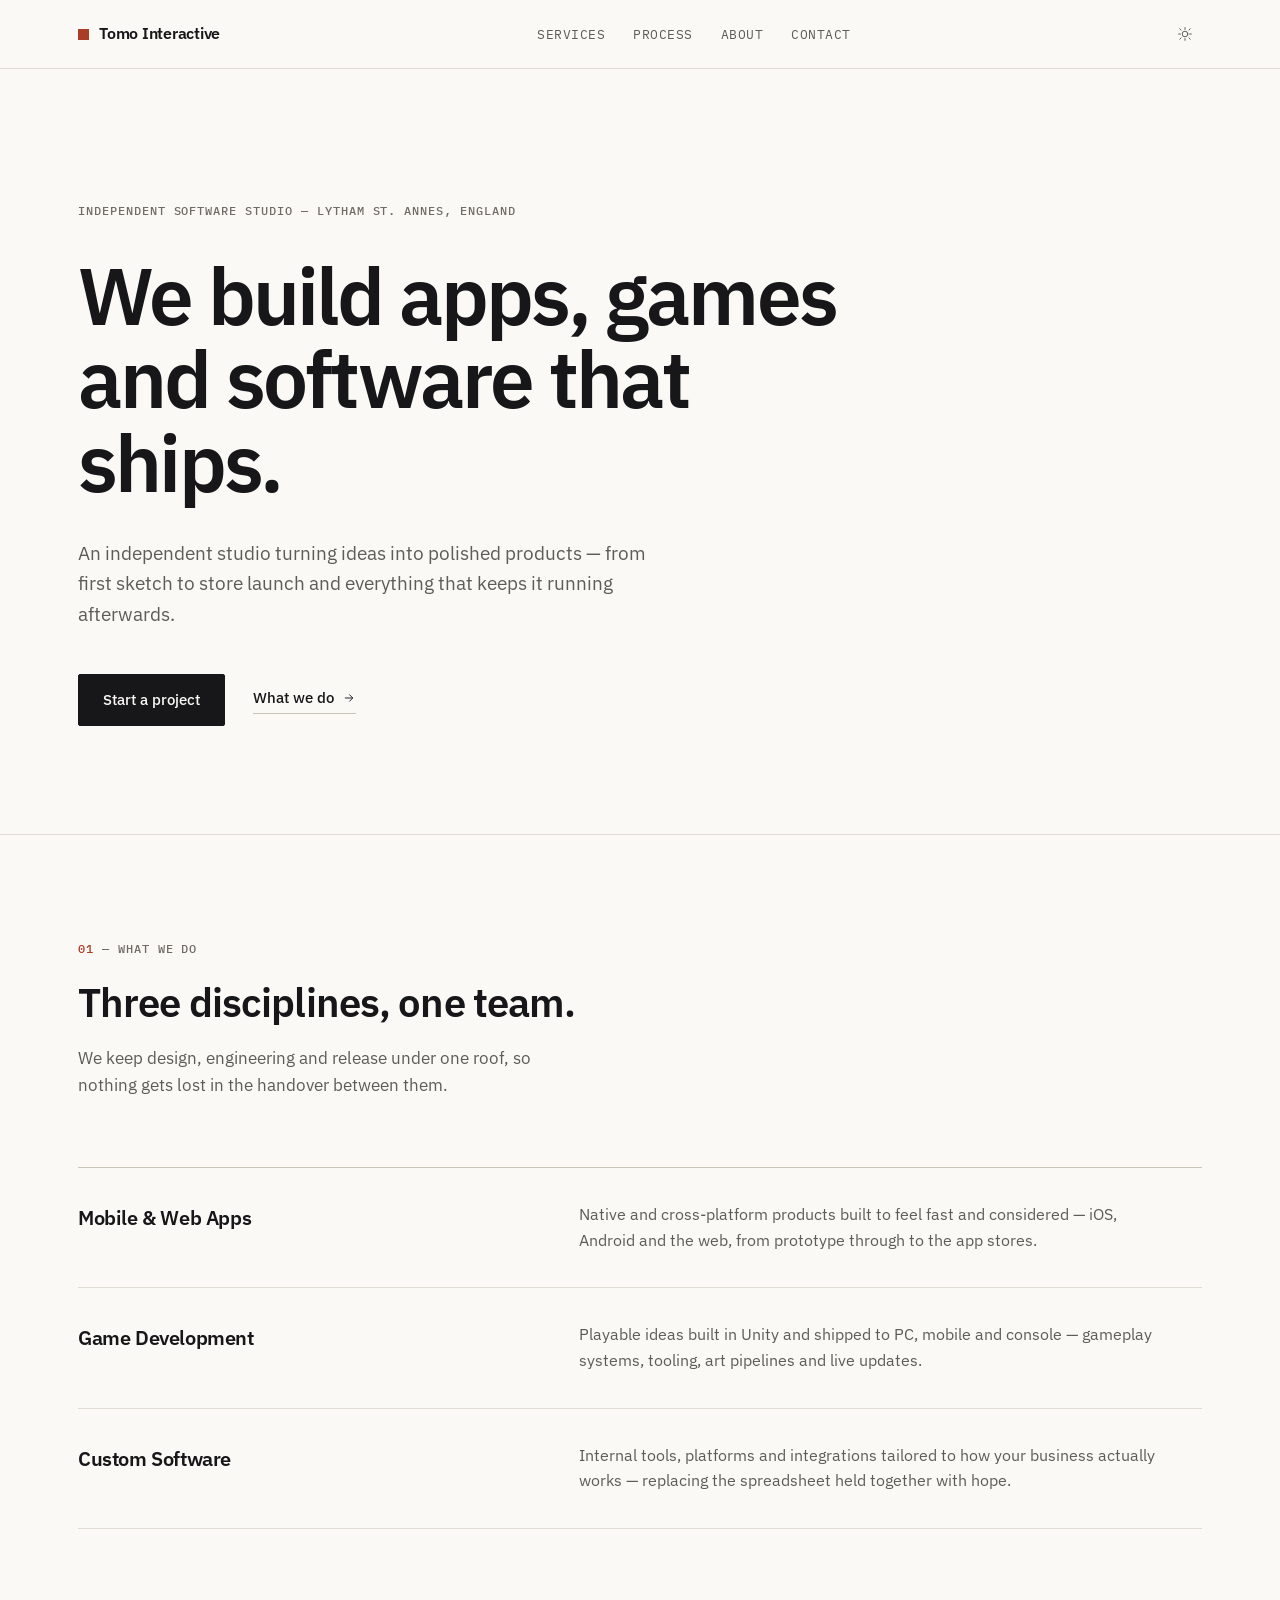
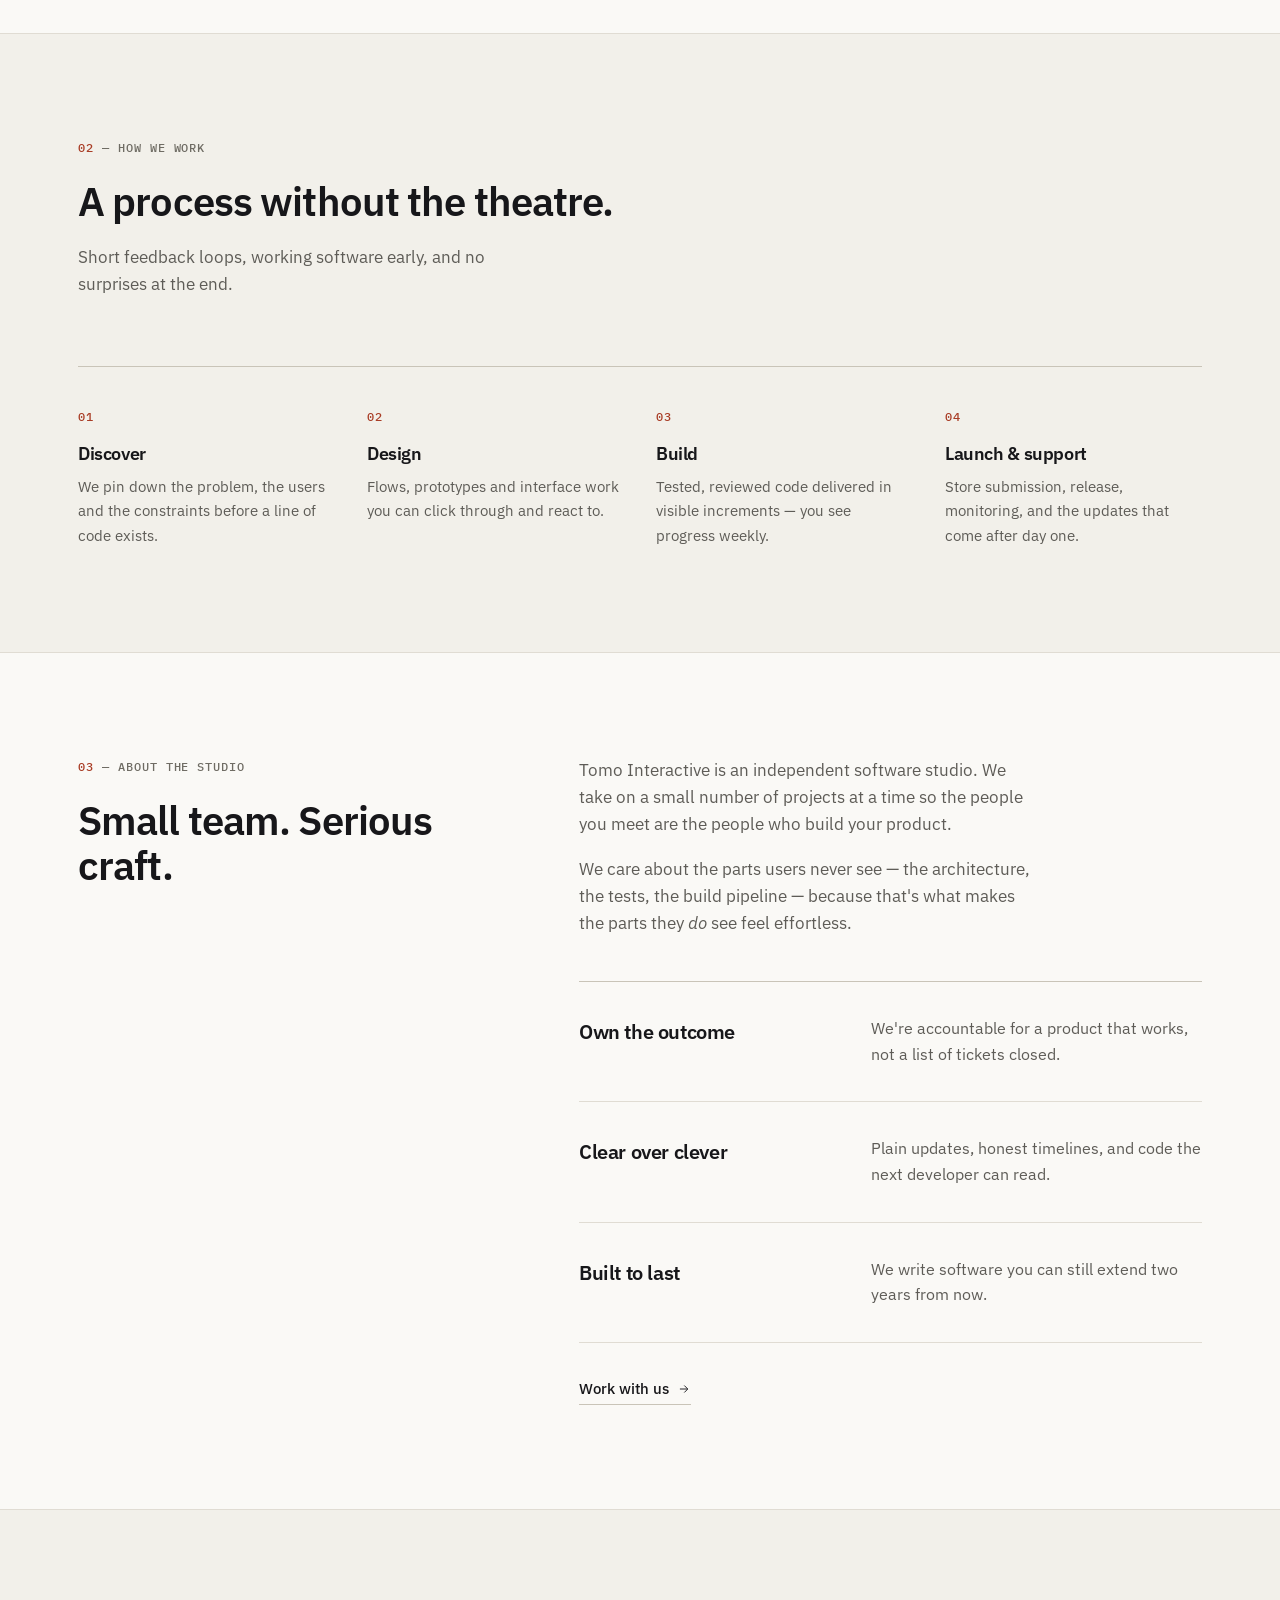
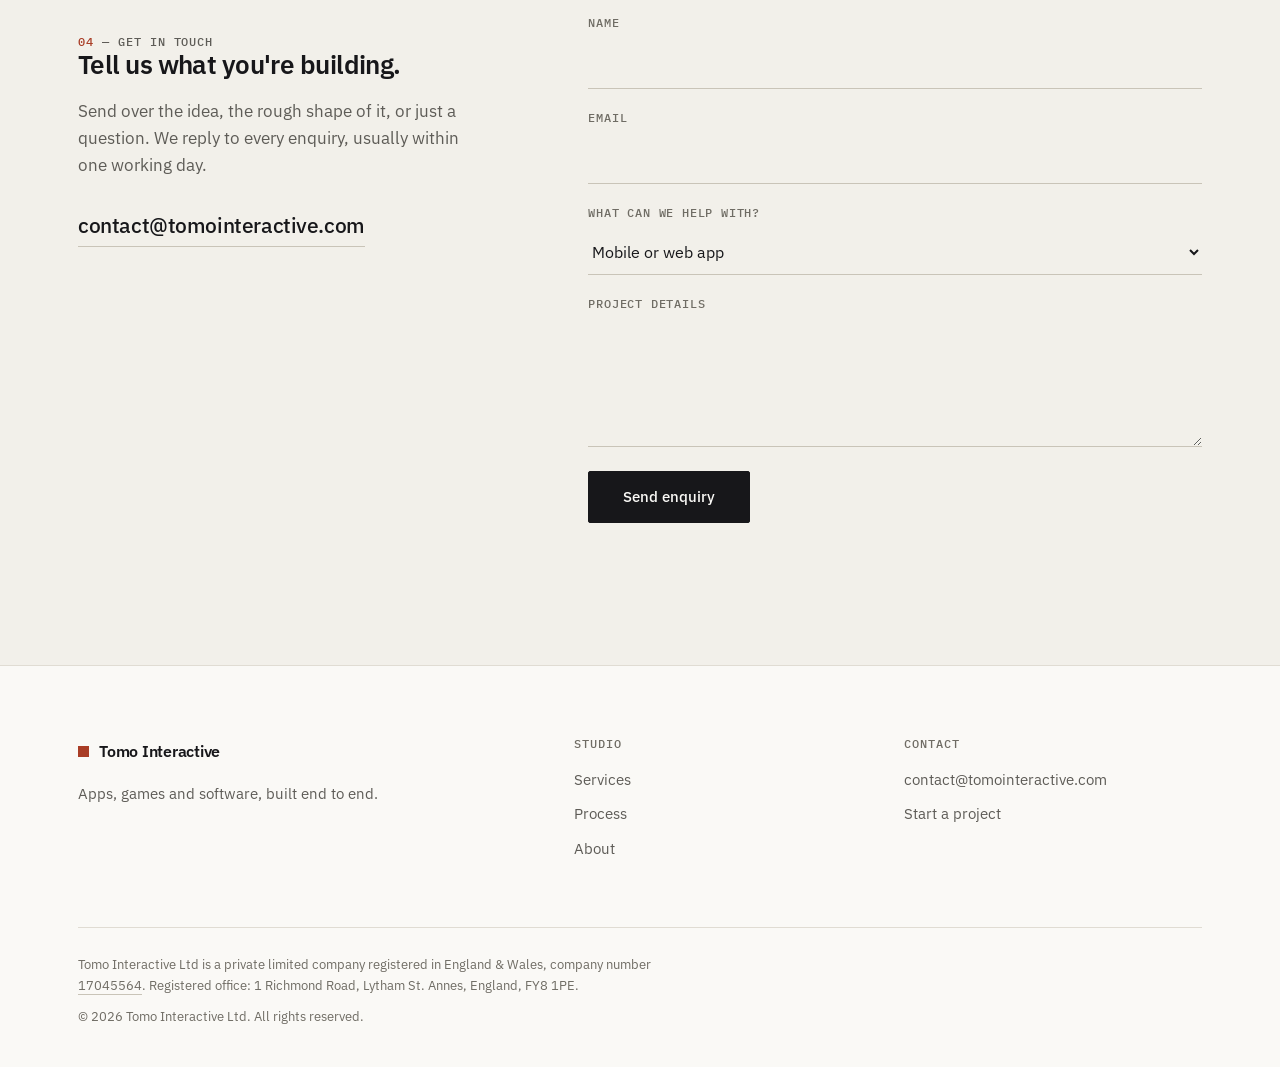
==== index.html @ 14becb0c "Redesign: editorial paper-and-ink treatment, IBM Plex, hairline rules" ====
<!DOCTYPE html>
<html lang="en">
<head>
<meta charset="utf-8">
<meta name="viewport" content="width=device-width, initial-scale=1">
<title>Tomo Interactive — Apps, Games &amp; Software Development</title>
<meta name="description" content="Tomo Interactive Ltd is a software studio building mobile apps, games and custom software. Design-led engineering, shipped end to end.">
<meta name="theme-color" content="#faf9f6">
<link rel="canonical" href="https://tomointeractive.com/">

<!-- Open Graph / social -->
<meta property="og:type" content="website">
<meta property="og:url" content="https://tomointeractive.com/">
<meta property="og:title" content="Tomo Interactive — Apps, Games &amp; Software Development">
<meta property="og:description" content="A software studio building mobile apps, games and custom software. Design-led engineering, shipped end to end.">
<meta property="og:image" content="https://tomointeractive.com/assets/og-image.png">
<meta property="og:site_name" content="Tomo Interactive">
<meta name="twitter:card" content="summary_large_image">
<meta name="twitter:title" content="Tomo Interactive — Apps, Games &amp; Software Development">
<meta name="twitter:description" content="A software studio building mobile apps, games and custom software.">
<meta name="twitter:image" content="https://tomointeractive.com/assets/og-image.png">

<link rel="icon" href="assets/favicon.svg" type="image/svg+xml">
<link rel="apple-touch-icon" href="assets/apple-touch-icon.png">

<link rel="preconnect" href="https://fonts.googleapis.com">
<link rel="preconnect" href="https://fonts.gstatic.com" crossorigin>
<link href="https://fonts.googleapis.com/css2?family=IBM+Plex+Mono:wght@400;500&family=IBM+Plex+Sans:wght@400;500;600&display=swap" rel="stylesheet">
<link rel="stylesheet" href="styles.css">

<script type="application/ld+json">
{
  "@context": "https://schema.org",
  "@type": "Organization",
  "name": "Tomo Interactive LTD",
  "alternateName": "Tomo Interactive",
  "url": "https://tomointeractive.com",
  "logo": "https://tomointeractive.com/assets/favicon.svg",
  "description": "Software studio building mobile apps, games and custom software.",
  "email": "contact@tomointeractive.com",
  "legalName": "TOMO INTERACTIVE LTD",
  "identifier": {
    "@type": "PropertyValue",
    "name": "Companies House registration number",
    "value": "17045564"
  },
  "address": {
    "@type": "PostalAddress",
    "streetAddress": "1 Richmond Road",
    "addressLocality": "Lytham St. Annes",
    "postalCode": "FY8 1PE",
    "addressCountry": "GB"
  }
}
</script>
<!-- Apply the stored theme before first paint to avoid a flash. -->
<script>
(function(){try{var t=localStorage.getItem('ti-theme');if(t)document.documentElement.setAttribute('data-theme',t);}catch(e){}})();
</script>
</head>
<body id="top">

<a class="skip-link" href="#main">Skip to content</a>

<header class="masthead">
  <div class="wrap">
    <a class="wordmark" href="#top" aria-label="Tomo Interactive home">
      <span class="mark" aria-hidden="true"></span>Tomo Interactive
    </a>

    <nav class="nav" id="nav" aria-label="Main">
      <a href="#services">Services</a>
      <a href="#process">Process</a>
      <a href="#about">About</a>
      <a href="#contact">Contact</a>
    </nav>

    <div class="actions">
      <button class="icon-btn" id="themeToggle" type="button" aria-label="Switch colour theme">
        <svg class="icon-sun" viewBox="0 0 24 24" aria-hidden="true"><circle cx="12" cy="12" r="4.2"/><path d="M12 2.5v2.6M12 18.9v2.6M4.2 4.2l1.9 1.9M17.9 17.9l1.9 1.9M2.5 12h2.6M18.9 12h2.6M4.2 19.8l1.9-1.9M17.9 6.1l1.9-1.9"/></svg>
        <svg class="icon-moon" viewBox="0 0 24 24" aria-hidden="true"><path d="M20 14.2A8.2 8.2 0 019.8 4a8.4 8.4 0 102 10.2 8.2 8.2 0 018.2 0z"/></svg>
      </button>
      <button class="icon-btn menu-btn" id="menuBtn" type="button" aria-label="Open menu" aria-expanded="false" aria-controls="nav">
        <span class="bar"></span><span class="bar"></span>
      </button>
    </div>
  </div>
</header>

<main id="main">

  <!-- ── Hero ─────────────────────────────────────────────── -->
  <section class="hero">
    <div class="wrap">
      <p class="label">Independent software studio — Lytham St. Annes, England</p>
      <h1>We build apps, games and software that ships.</h1>
      <p class="lede">
        An independent studio turning ideas into polished products — from first sketch
        to store launch and everything that keeps it running afterwards.
      </p>
      <div class="hero-actions">
        <a class="btn" href="#contact">Start a project</a>
        <a class="link-arrow" href="#services">
          What we do
          <svg viewBox="0 0 24 24" aria-hidden="true"><path d="M5 12h13M12.5 6l6 6-6 6"/></svg>
        </a>
      </div>
    </div>
  </section>

  <!-- ── Services ─────────────────────────────────────────── -->
  <section class="band" id="services">
    <div class="wrap">
      <div class="band-head">
        <p class="label"><span class="num">01</span> — What we do</p>
        <h2>Three disciplines, one team.</h2>
        <p class="lede">
          We keep design, engineering and release under one roof, so nothing gets lost
          in the handover between them.
        </p>
      </div>

      <dl class="rows">
        <div class="row">
          <dt>Mobile &amp; Web Apps</dt>
          <dd>
            Native and cross-platform products built to feel fast and considered —
            iOS, Android and the web, from prototype through to the app stores.
          </dd>
        </div>
        <div class="row">
          <dt>Game Development</dt>
          <dd>
            Playable ideas built in Unity and shipped to PC, mobile and console —
            gameplay systems, tooling, art pipelines and live updates.
          </dd>
        </div>
        <div class="row">
          <dt>Custom Software</dt>
          <dd>
            Internal tools, platforms and integrations tailored to how your business
            actually works — replacing the spreadsheet held together with hope.
          </dd>
        </div>
      </dl>
    </div>
  </section>

  <!-- ── Process ──────────────────────────────────────────── -->
  <section class="band band-tone" id="process">
    <div class="wrap">
      <div class="band-head">
        <p class="label"><span class="num">02</span> — How we work</p>
        <h2>A process without the theatre.</h2>
        <p class="lede">
          Short feedback loops, working software early, and no surprises at the end.
        </p>
      </div>

      <ol class="steps">
        <li>
          <span class="n">01</span>
          <h3>Discover</h3>
          <p>We pin down the problem, the users and the constraints before a line of code exists.</p>
        </li>
        <li>
          <span class="n">02</span>
          <h3>Design</h3>
          <p>Flows, prototypes and interface work you can click through and react to.</p>
        </li>
        <li>
          <span class="n">03</span>
          <h3>Build</h3>
          <p>Tested, reviewed code delivered in visible increments — you see progress weekly.</p>
        </li>
        <li>
          <span class="n">04</span>
          <h3>Launch &amp; support</h3>
          <p>Store submission, release, monitoring, and the updates that come after day one.</p>
        </li>
      </ol>
    </div>
  </section>

  <!-- ── About ────────────────────────────────────────────── -->
  <section class="band" id="about">
    <div class="wrap about">
      <div class="band-head">
        <p class="label"><span class="num">03</span> — About the studio</p>
        <h2>Small team. Serious craft.</h2>
      </div>

      <div class="about-copy">
        <p class="lede">
          Tomo Interactive is an independent software studio. We take on a small number
          of projects at a time so the people you meet are the people who build your product.
        </p>
        <p class="lede">
          We care about the parts users never see — the architecture, the tests, the build
          pipeline — because that's what makes the parts they <em>do</em> see feel effortless.
        </p>

        <dl class="rows">
          <div class="row">
            <dt>Own the outcome</dt>
            <dd>We're accountable for a product that works, not a list of tickets closed.</dd>
          </div>
          <div class="row">
            <dt>Clear over clever</dt>
            <dd>Plain updates, honest timelines, and code the next developer can read.</dd>
          </div>
          <div class="row">
            <dt>Built to last</dt>
            <dd>We write software you can still extend two years from now.</dd>
          </div>
        </dl>

        <a class="link-arrow" href="#contact">
          Work with us
          <svg viewBox="0 0 24 24" aria-hidden="true"><path d="M5 12h13M12.5 6l6 6-6 6"/></svg>
        </a>
      </div>
    </div>
  </section>

  <!-- ── Contact ──────────────────────────────────────────── -->
  <section class="band band-tone" id="contact">
    <div class="wrap contact">
      <div class="contact-copy">
        <p class="label"><span class="num">04</span> — Get in touch</p>
        <h2>Tell us what you're building.</h2>
        <p>
          Send over the idea, the rough shape of it, or just a question. We reply to
          every enquiry, usually within one working day.
        </p>
        <a class="contact-email" href="mailto:contact@tomointeractive.com">contact@tomointeractive.com</a>
      </div>

      <!-- Posts nowhere until an endpoint is set — see README.md -->
      <form class="form" id="contactForm" novalidate>
        <div class="field">
          <label for="name">Name</label>
          <input type="text" id="name" name="name" autocomplete="name" required>
        </div>
        <div class="field">
          <label for="email">Email</label>
          <input type="email" id="email" name="email" autocomplete="email" required>
        </div>
        <div class="field">
          <label for="project">What can we help with?</label>
          <select id="project" name="project">
            <option>Mobile or web app</option>
            <option>Game development</option>
            <option>Custom software</option>
            <option>Something else</option>
          </select>
        </div>
        <div class="field">
          <label for="message">Project details</label>
          <textarea id="message" name="message" rows="4" required></textarea>
        </div>
        <button class="btn" type="submit">Send enquiry</button>
        <p class="form-note" id="formNote" role="status" aria-live="polite"></p>
      </form>
    </div>
  </section>

</main>

<footer class="site-footer">
  <div class="wrap">
    <div class="footer-top">
      <div>
        <a class="wordmark" href="#top" aria-label="Tomo Interactive home">
          <span class="mark" aria-hidden="true"></span>Tomo Interactive
        </a>
        <p class="footer-tagline">Apps, games and software, built end to end.</p>
      </div>

      <nav class="footer-nav" aria-label="Footer">
        <div>
          <h3>Studio</h3>
          <a href="#services">Services</a>
          <a href="#process">Process</a>
          <a href="#about">About</a>
        </div>
        <div>
          <h3>Contact</h3>
          <a href="mailto:contact@tomointeractive.com">contact@tomointeractive.com</a>
          <a href="#contact">Start a project</a>
        </div>
      </nav>
    </div>

    <div class="footer-legal">
      <p class="disclosure">
        Tomo Interactive Ltd is a private limited company registered in England &amp; Wales,
        company number
        <a href="https://find-and-update.company-information.service.gov.uk/company/17045564"
           target="_blank" rel="noopener noreferrer">17045564</a>.
        Registered office: 1 Richmond Road, Lytham St. Annes, England, FY8 1PE.
      </p>
      <p>&copy; <span id="year">2026</span> Tomo Interactive Ltd. All rights reserved.</p>
    </div>
  </div>
</footer>

<script src="main.js"></script>
</body>
</html>
---- styles.css ----
/* ============================================================
   Tomo Interactive LTD — tomointeractive.com
   Editorial/Swiss-influenced: paper, ink, hairline rules.
   No gradients, no glass, no decorative blur.
   ============================================================ */

/* ---------- Tokens ---------- */
:root {
  --paper:   #faf9f6;   /* warm off-white, not pure white */
  --band:    #f2f0ea;   /* alternating section tone */
  --ink:     #17171a;
  --ink-2:   #5e5c57;   /* secondary text — 6.3:1 on paper */
  --ink-3:   #6f6c64;   /* labels, meta — 5.0:1, AA at small sizes */
  --rule:    #e0dcd3;   /* hairlines — the main structural device */
  --rule-2:  #c9c4b8;   /* emphasised hairline */
  --accent:  #a93d26;   /* single warm accent, used sparingly */
  --accent-hover: #86301d;

  --sans: 'IBM Plex Sans', -apple-system, BlinkMacSystemFont, 'Segoe UI', sans-serif;
  --mono: 'IBM Plex Mono', ui-monospace, SFMono-Regular, Menlo, monospace;

  --wrap: 1180px;
  --gutter: 28px;
  color-scheme: light;
}

:root[data-theme="dark"] {
  --paper:   #141310;
  --band:    #1b1a16;
  --ink:     #ece8e0;
  --ink-2:   #a29e94;
  --ink-3:   #948f85;   /* 5.8:1 on the dark paper — AA at small sizes */
  --rule:    #2b2924;
  --rule-2:  #423f38;
  --accent:  #e0714f;
  --accent-hover: #ef8460;
  color-scheme: dark;
}

/* ---------- Reset ---------- */
*, *::before, *::after { box-sizing: border-box; }
html { -webkit-text-size-adjust: 100%; }
body {
  margin: 0;
  background: var(--paper);
  color: var(--ink);
  font-family: var(--sans);
  font-size: 17px;
  line-height: 1.6;
  -webkit-font-smoothing: antialiased;
  text-rendering: optimizeLegibility;
}
img, svg { max-width: 100%; display: block; }
a { color: inherit; text-decoration: none; }
p { margin: 0; }
ul, ol, dl, dd { margin: 0; padding: 0; list-style: none; }
h1, h2, h3, h4 { margin: 0; font-weight: 600; letter-spacing: -0.022em; line-height: 1.12; }
button, input, select, textarea { font: inherit; color: inherit; }

.wrap { width: 100%; max-width: var(--wrap); margin: 0 auto; padding: 0 var(--gutter); }

::selection { background: var(--accent); color: var(--paper); }

:focus-visible { outline: 2px solid var(--accent); outline-offset: 3px; }

.skip-link {
  position: absolute; left: -9999px; top: 10px; z-index: 200;
  background: var(--ink); color: var(--paper); padding: 10px 16px;
}
.skip-link:focus { left: var(--gutter); }

/* ---------- Shared type ---------- */

/* Small mono label — carries the technical character of the site. */
.label {
  font-family: var(--mono);
  font-size: 12px;
  font-weight: 500;
  letter-spacing: 0.08em;
  text-transform: uppercase;
  color: var(--ink-3);
}
.label .num { color: var(--accent); }

.lede { color: var(--ink-2); font-size: 1.06rem; max-width: 46ch; }

/* ---------- Buttons & links ---------- */
.btn {
  display: inline-flex; align-items: center; justify-content: center;
  padding: 13px 24px;
  background: var(--ink); color: var(--paper);
  border: 1px solid var(--ink); border-radius: 2px;
  font-size: 15px; font-weight: 500; cursor: pointer;
  transition: background .15s ease, border-color .15s ease;
}
.btn:hover { background: var(--accent); border-color: var(--accent); }
.btn-block { width: 100%; }

/* Understated secondary action — a rule, not a pill. */
.link-arrow {
  display: inline-flex; align-items: center; gap: 8px;
  font-size: 15px; font-weight: 500;
  padding-bottom: 3px;
  border-bottom: 1px solid var(--rule-2);
  transition: border-color .15s ease, color .15s ease;
}
.link-arrow:hover { color: var(--accent); border-bottom-color: var(--accent); }
.link-arrow svg { width: 14px; height: 14px; stroke: currentColor; stroke-width: 1.6; fill: none; }

/* ---------- Masthead ---------- */
.masthead {
  position: sticky; top: 0; z-index: 100;
  background: var(--paper);
  border-bottom: 1px solid var(--rule);
}
.masthead .wrap {
  display: flex; align-items: center; justify-content: space-between;
  gap: 24px; height: 68px;
}
.wordmark {
  display: inline-flex; align-items: center; gap: 10px;
  font-size: 16px; font-weight: 600; letter-spacing: -0.015em;
}
/* Flat accent square — no gradient, no rounded-app-icon look. */
.wordmark .mark { width: 11px; height: 11px; background: var(--accent); flex: none; }

.nav { display: flex; align-items: center; gap: 28px; }
.nav a {
  font-family: var(--mono); font-size: 12.5px; font-weight: 400;
  letter-spacing: 0.04em; text-transform: uppercase; color: var(--ink-2);
  transition: color .15s ease;
}
.nav a:hover { color: var(--accent); }

.actions { display: flex; align-items: center; gap: 6px; }
.icon-btn {
  width: 34px; height: 34px; display: grid; place-items: center;
  background: none; border: 1px solid transparent; border-radius: 2px;
  cursor: pointer; color: var(--ink-2);
  transition: color .15s ease, border-color .15s ease;
}
.icon-btn:hover { color: var(--ink); border-color: var(--rule); }
.icon-btn svg { width: 16px; height: 16px; fill: none; stroke: currentColor; stroke-width: 1.5; stroke-linecap: round; stroke-linejoin: round; }
.icon-moon { display: none; }
:root[data-theme="dark"] .icon-sun { display: none; }
:root[data-theme="dark"] .icon-moon { display: block; }

.menu-btn { display: none; }
.menu-btn .bar { display: block; width: 16px; height: 1.5px; background: currentColor; }
.menu-btn .bar + .bar { margin-top: 4px; }

/* ---------- Hero ---------- */
.hero { padding: 132px 0 108px; border-bottom: 1px solid var(--rule); }
.hero .label { display: block; margin-bottom: 34px; }
.hero h1 {
  font-size: clamp(2.7rem, 6.6vw, 5rem);
  letter-spacing: -0.035em;
  line-height: 1.04;
  max-width: 16ch;
  margin-bottom: 34px;
}
.hero .lede { font-size: clamp(1.05rem, 1.7vw, 1.2rem); max-width: 52ch; }
.hero-actions { display: flex; align-items: center; gap: 28px; flex-wrap: wrap; margin-top: 44px; }

/* ---------- Section shell ---------- */
.band { padding: 104px 0; border-bottom: 1px solid var(--rule); }
.band-tone { background: var(--band); }

.band-head { max-width: 62ch; margin-bottom: 68px; }
.band-head .label { display: block; margin-bottom: 22px; }
.band-head h2 { font-size: clamp(1.75rem, 3.4vw, 2.5rem); margin-bottom: 20px; }

/* ---------- Editorial rows (Services, Values) ----------
   Hairline-separated rows instead of floating cards: term on the
   left, description on the right. */
.rows { border-top: 1px solid var(--rule-2); }
.rows .row {
  display: grid;
  grid-template-columns: minmax(0, 5fr) minmax(0, 7fr);
  gap: 20px 56px;
  padding: 34px 0;
  border-bottom: 1px solid var(--rule);
}
.rows dt { font-size: 1.25rem; font-weight: 600; letter-spacing: -0.02em; }
.rows dd { color: var(--ink-2); font-size: 1rem; max-width: 58ch; }

/* ---------- Process ---------- */
.steps {
  display: grid; grid-template-columns: repeat(4, 1fr);
  gap: 40px 32px;
  border-top: 1px solid var(--rule-2);
  padding-top: 40px;
}
.steps .n {
  display: block; font-family: var(--mono); font-size: 12px; font-weight: 500;
  letter-spacing: 0.08em; color: var(--accent); margin-bottom: 18px;
}
.steps h3 { font-size: 1.1rem; margin-bottom: 10px; }
.steps p { color: var(--ink-2); font-size: .96rem; }

/* ---------- About ---------- */
.about { display: grid; grid-template-columns: minmax(0, 5fr) minmax(0, 7fr); gap: 56px; }
.about .band-head { margin-bottom: 0; }
.about-copy p + p { margin-top: 18px; }
.about-copy .rows { margin-top: 44px; }
.about-copy .link-arrow { margin-top: 34px; }

/* ---------- Contact ---------- */
.contact { display: grid; grid-template-columns: minmax(0, 5fr) minmax(0, 7fr); gap: 56px 72px; }
.contact-copy p { color: var(--ink-2); margin-top: 18px; max-width: 40ch; }
.contact-email {
  display: inline-block; margin-top: 30px;
  font-size: clamp(1.05rem, 2vw, 1.3rem); font-weight: 500; letter-spacing: -0.02em;
  padding-bottom: 4px; border-bottom: 1px solid var(--rule-2);
  transition: color .15s ease, border-color .15s ease;
}
.contact-email:hover { color: var(--accent); border-bottom-color: var(--accent); }

.form { display: grid; gap: 20px; }
.field { display: grid; gap: 8px; }
.field label {
  font-family: var(--mono); font-size: 11.5px; font-weight: 500;
  letter-spacing: 0.07em; text-transform: uppercase; color: var(--ink-3);
}
.field input, .field select, .field textarea {
  width: 100%; padding: 11px 0;
  background: none; border: none; border-bottom: 1px solid var(--rule-2);
  border-radius: 0; font-size: 16px; resize: vertical;
  transition: border-color .15s ease;
}
.field select { padding-left: 0; }
.field input:focus, .field select:focus, .field textarea:focus {
  outline: none; border-bottom-color: var(--accent);
}
.field input[aria-invalid="true"], .field textarea[aria-invalid="true"] { border-bottom-color: var(--accent); }
.form .btn { margin-top: 4px; justify-self: start; padding-inline: 34px; }
.form-note { font-family: var(--mono); font-size: 12px; color: var(--ink-3); min-height: 18px; }
.form-note.ok  { color: var(--ink-2); }
.form-note.err { color: var(--accent); }

/* ---------- Footer ---------- */
.site-footer { padding: 72px 0 40px; }
.footer-top {
  display: grid; grid-template-columns: minmax(0, 5fr) minmax(0, 7fr);
  gap: 48px; padding-bottom: 56px;
}
.footer-tagline { color: var(--ink-2); font-size: .96rem; margin-top: 16px; max-width: 34ch; }
.footer-nav { display: grid; grid-template-columns: repeat(2, 1fr); gap: 32px; }
.footer-nav h3 {
  font-family: var(--mono); font-size: 11.5px; font-weight: 500;
  letter-spacing: 0.08em; text-transform: uppercase; color: var(--ink-3);
  margin-bottom: 16px;
}
.footer-nav a {
  display: block; font-size: .96rem; color: var(--ink-2); margin-bottom: 10px;
  transition: color .15s ease;
}
.footer-nav a:hover { color: var(--accent); }

.footer-legal {
  border-top: 1px solid var(--rule);
  padding-top: 26px;
  display: grid; gap: 10px;
  font-size: .82rem; color: var(--ink-3);
}
.footer-legal .disclosure { max-width: 74ch; line-height: 1.6; }
.footer-legal a { border-bottom: 1px solid var(--rule-2); transition: color .15s ease, border-color .15s ease; }
.footer-legal a:hover { color: var(--accent); border-bottom-color: var(--accent); }

/* ---------- 404 ---------- */
.notfound { min-height: 74vh; display: flex; align-items: center; }
.notfound .code {
  font-family: var(--mono); font-size: 12px; font-weight: 500;
  letter-spacing: 0.1em; text-transform: uppercase; color: var(--accent);
  margin-bottom: 22px;
}
.notfound h1 { font-size: clamp(1.9rem, 4.4vw, 3rem); margin-bottom: 18px; max-width: 18ch; }
.notfound p { color: var(--ink-2); max-width: 44ch; margin-bottom: 34px; }

/* ---------- Responsive ---------- */
@media (max-width: 900px) {
  .steps { grid-template-columns: repeat(2, 1fr); gap: 36px 32px; }
  .about, .contact { grid-template-columns: 1fr; gap: 40px; }
  .footer-top { grid-template-columns: 1fr; gap: 40px; }
}

@media (max-width: 700px) {
  :root { --gutter: 20px; }
  body { font-size: 16px; }
  .hero { padding: 76px 0 64px; }
  .hero .label { margin-bottom: 24px; }
  .band { padding: 68px 0; }
  .band-head { margin-bottom: 44px; }
  .rows .row { grid-template-columns: 1fr; gap: 10px; padding: 26px 0; }
  .steps { grid-template-columns: 1fr; gap: 30px; }
  .menu-btn { display: grid; }

  .nav {
    position: fixed; top: 68px; left: 0; right: 0;
    flex-direction: column; align-items: stretch; gap: 0;
    padding: 8px var(--gutter) 20px;
    background: var(--paper); border-bottom: 1px solid var(--rule);
    display: none;
  }
  .nav.open { display: flex; }
  .nav a { padding: 14px 0; font-size: 13px; border-bottom: 1px solid var(--rule); }
  .nav a:last-child { border-bottom: none; }
}

@media (prefers-reduced-motion: reduce) {
  *, *::before, *::after { transition-duration: .01ms !important; animation-duration: .01ms !important; }
}
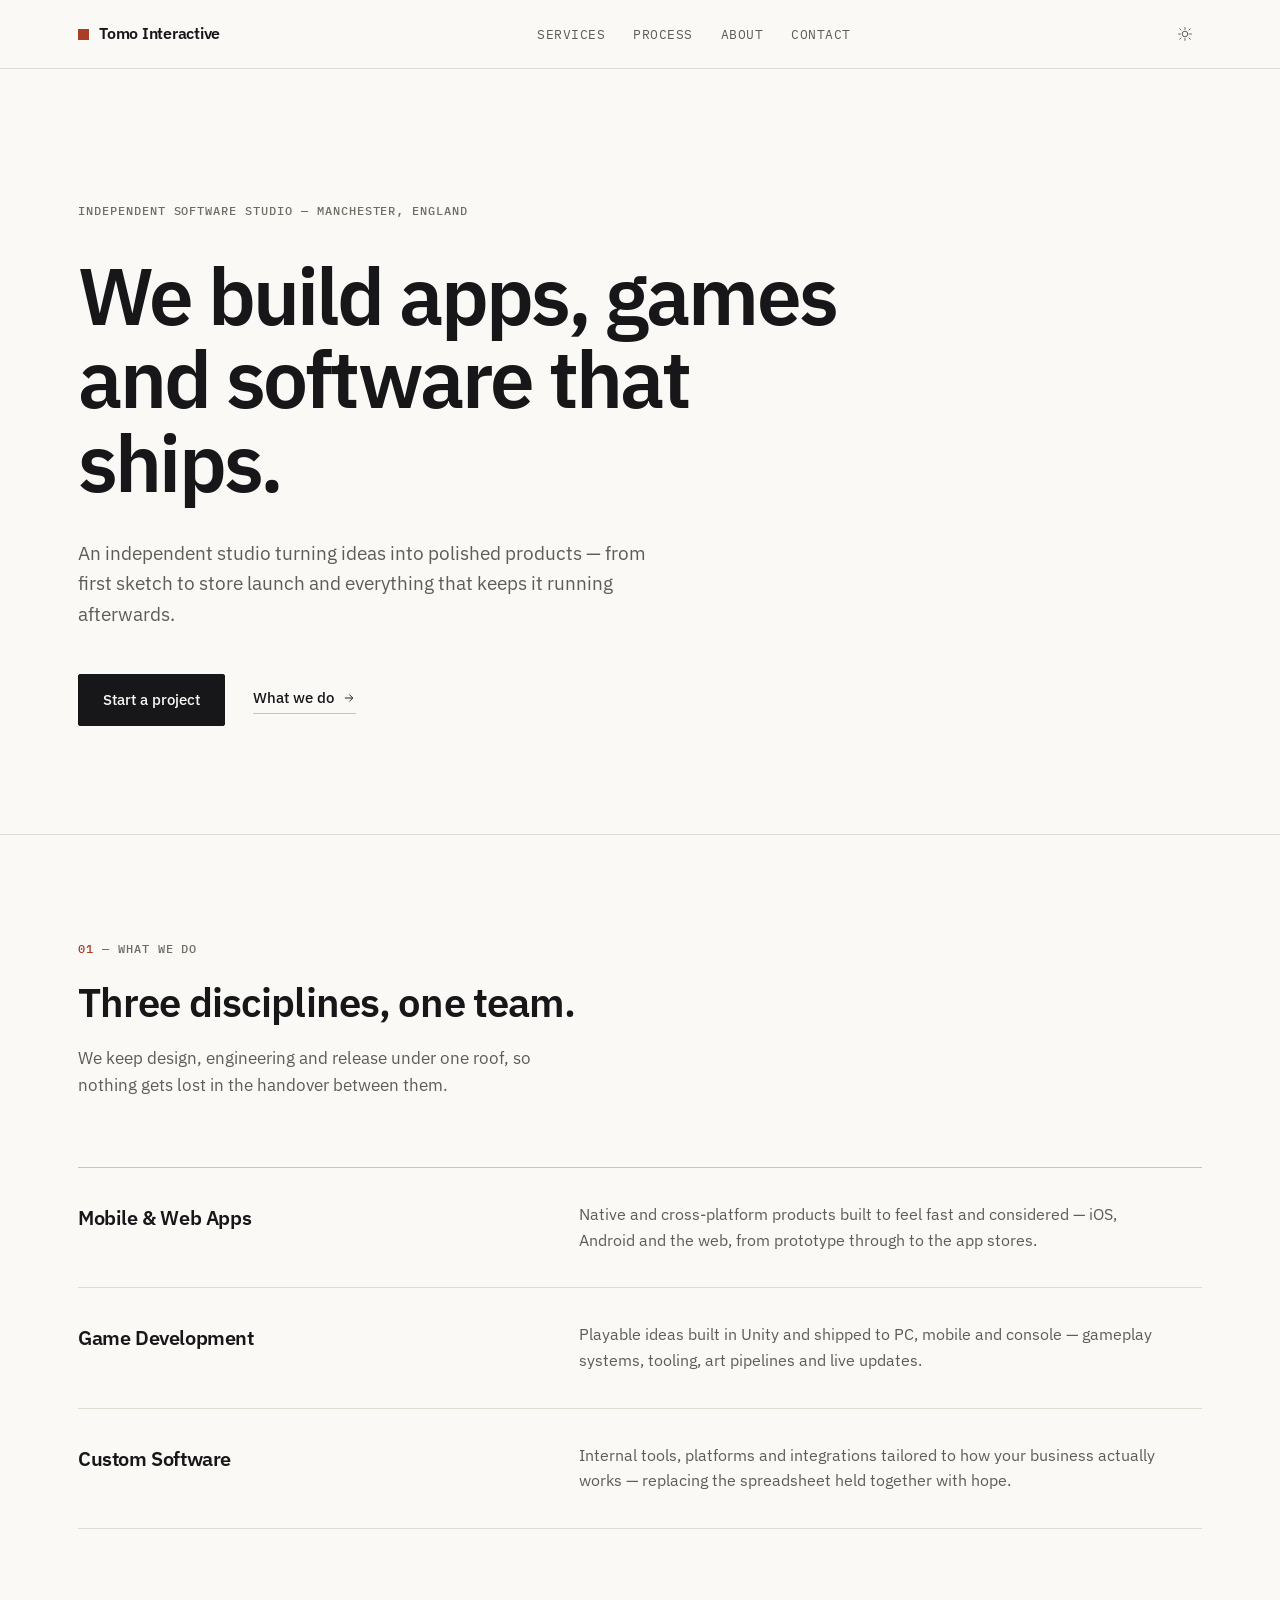
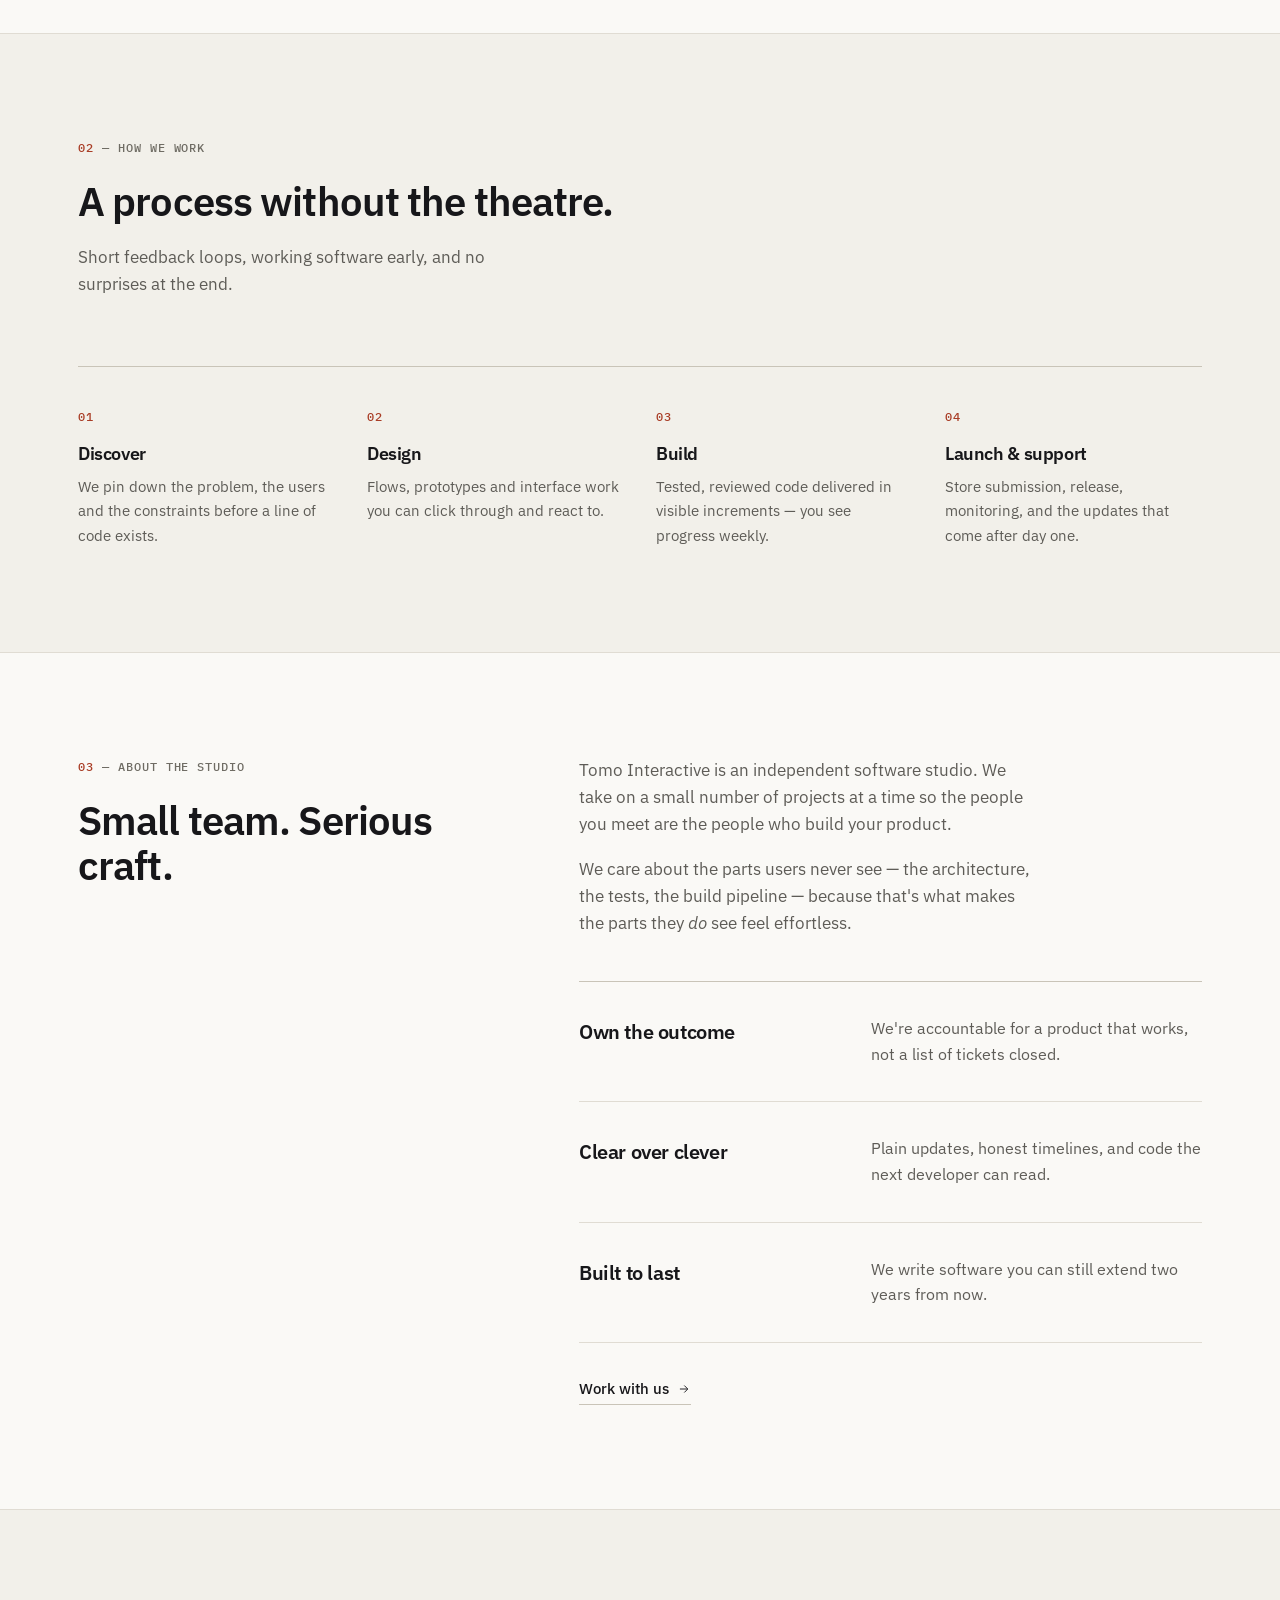
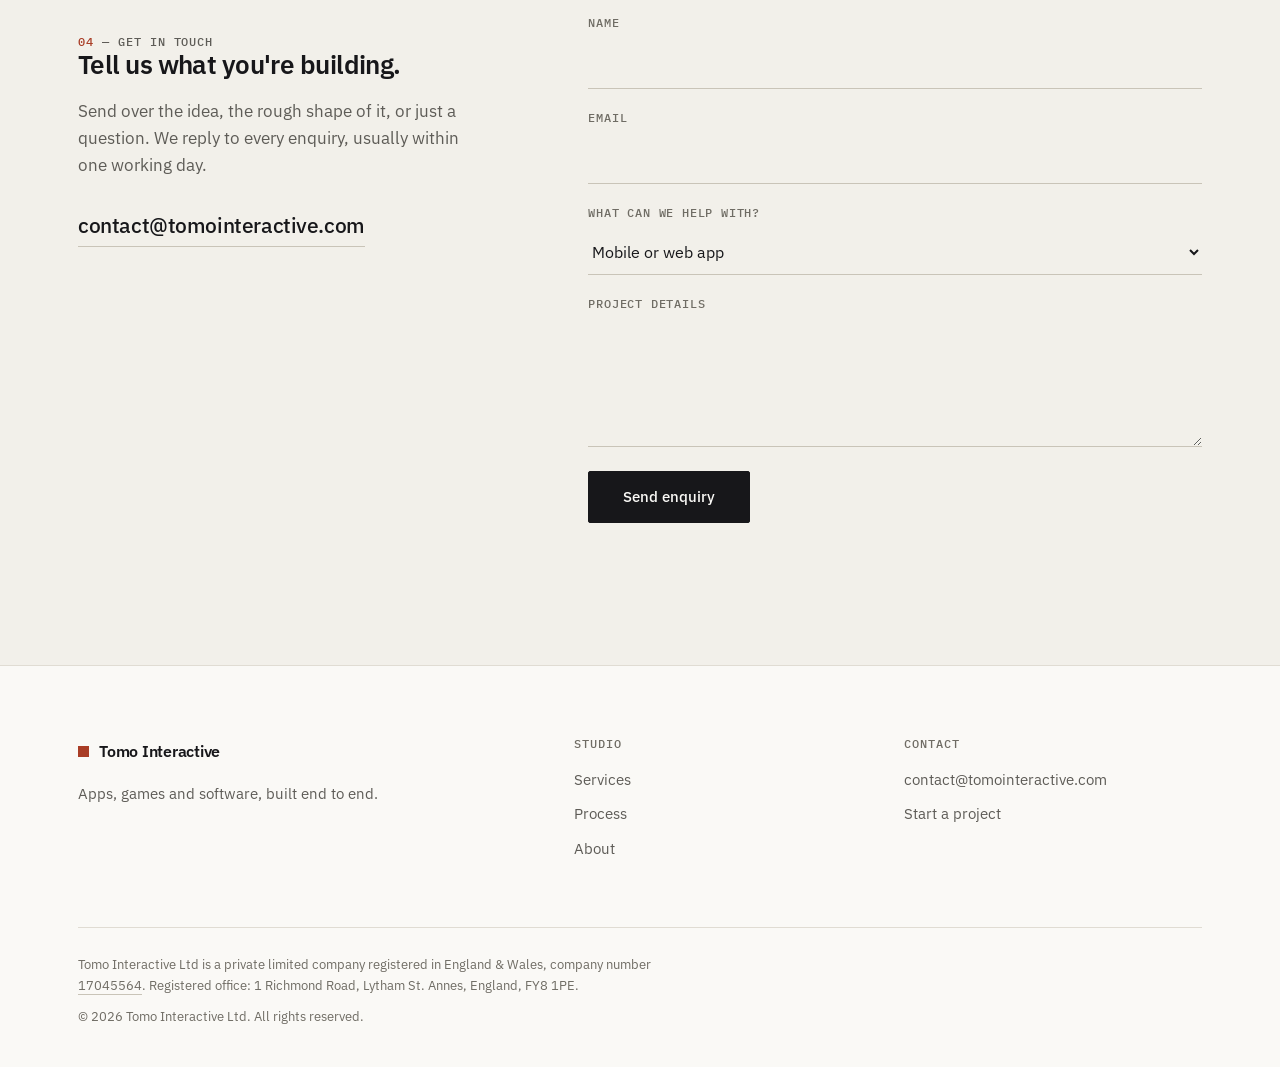
==== commit 6add64ab: "Show Manchester as the studio location; registered office unchanged" ====
--- a/index.html
+++ b/index.html
@@ -26,7 +26,10 @@
 <link rel="preconnect" href="https://fonts.googleapis.com">
 <link rel="preconnect" href="https://fonts.gstatic.com" crossorigin>
 <link href="https://fonts.googleapis.com/css2?family=IBM+Plex+Mono:wght@400;500&family=IBM+Plex+Sans:wght@400;500;600&display=swap" rel="stylesheet">
-<link rel="stylesheet" href="styles.css">
+<!-- ?v= is a cache buster. GitHub Pages serves assets with max-age=600, so a
+     browser can hold an old stylesheet against new HTML. Bump this version
+     whenever styles.css or main.js changes. -->
+<link rel="stylesheet" href="styles.css?v=2">
 
 <script type="application/ld+json">
 {
@@ -92,7 +95,7 @@
   <!-- ── Hero ─────────────────────────────────────────────── -->
   <section class="hero">
     <div class="wrap">
-      <p class="label">Independent software studio — Lytham St. Annes, England</p>
+      <p class="label">Independent software studio — Manchester, England</p>
       <h1>We build apps, games and software that ships.</h1>
       <p class="lede">
         An independent studio turning ideas into polished products — from first sketch
@@ -305,6 +308,6 @@
   </div>
 </footer>
 
-<script src="main.js"></script>
+<script src="main.js?v=2"></script>
 </body>
 </html>
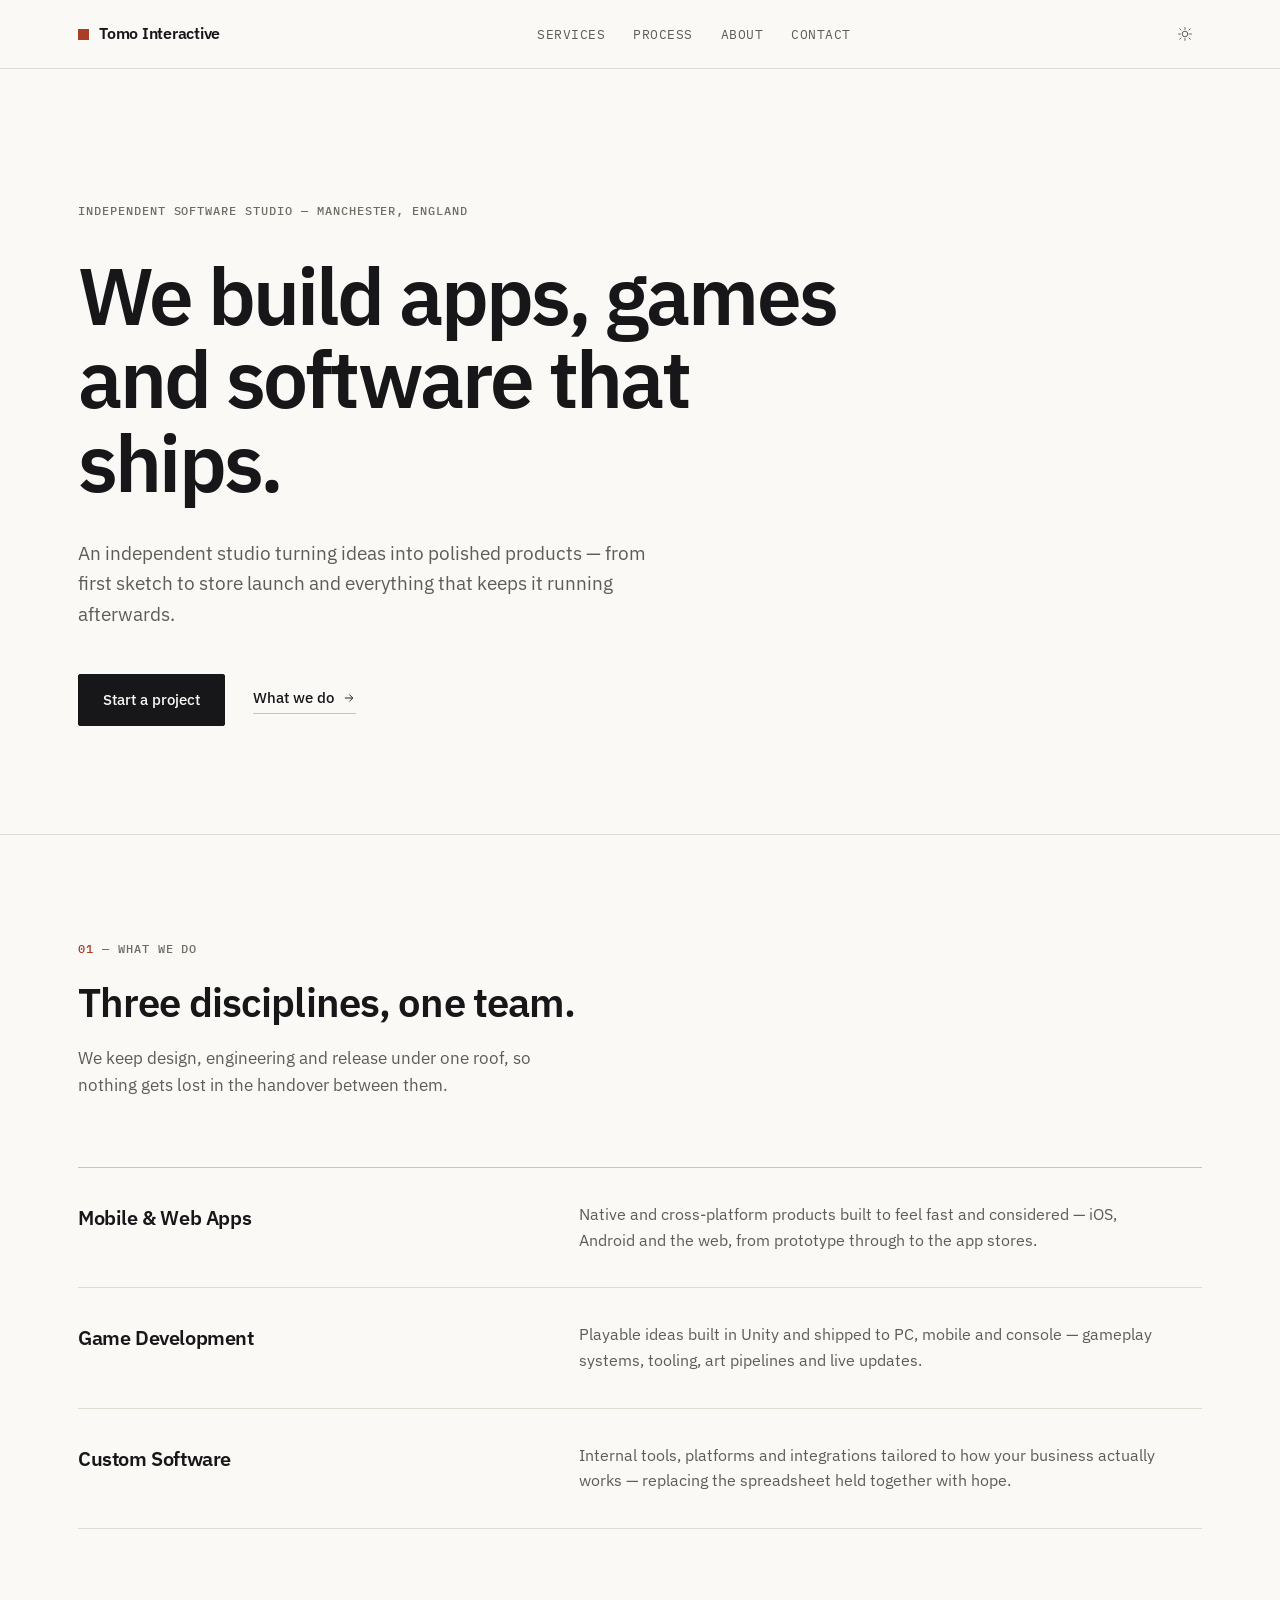
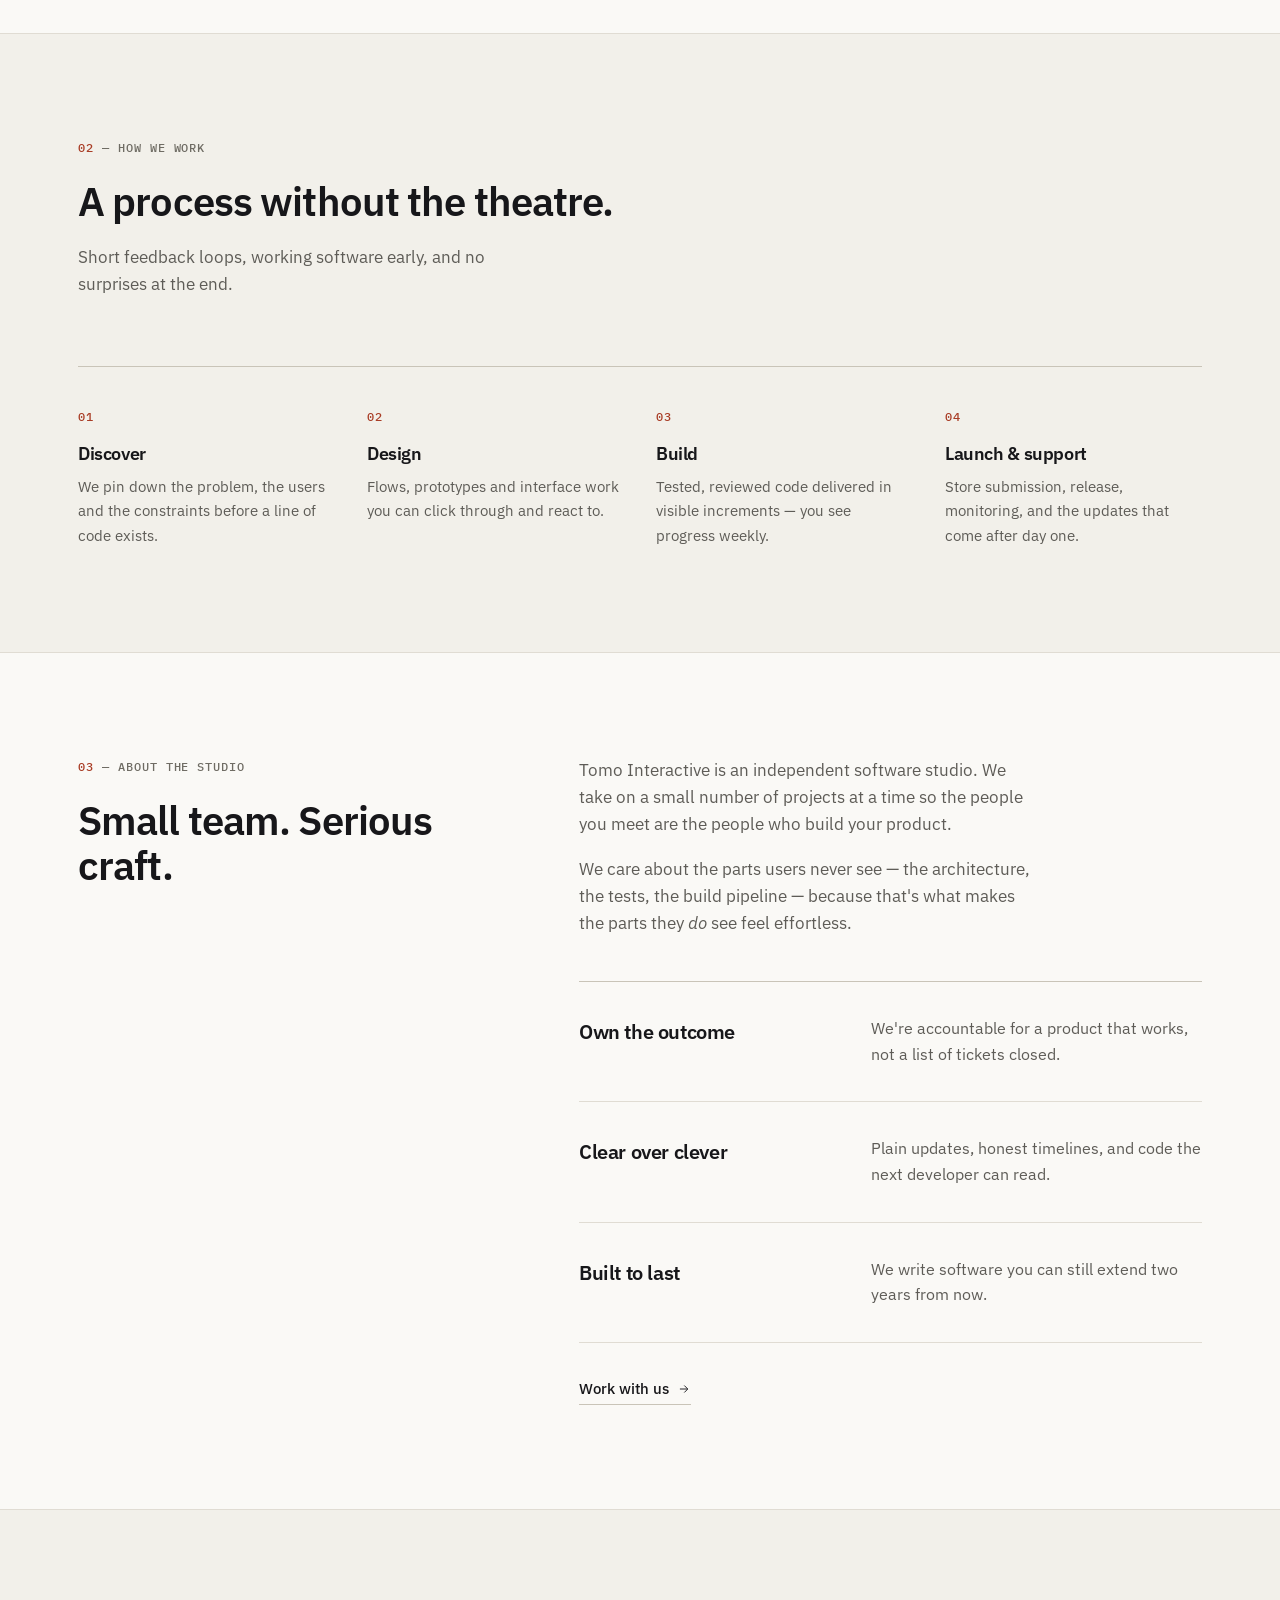
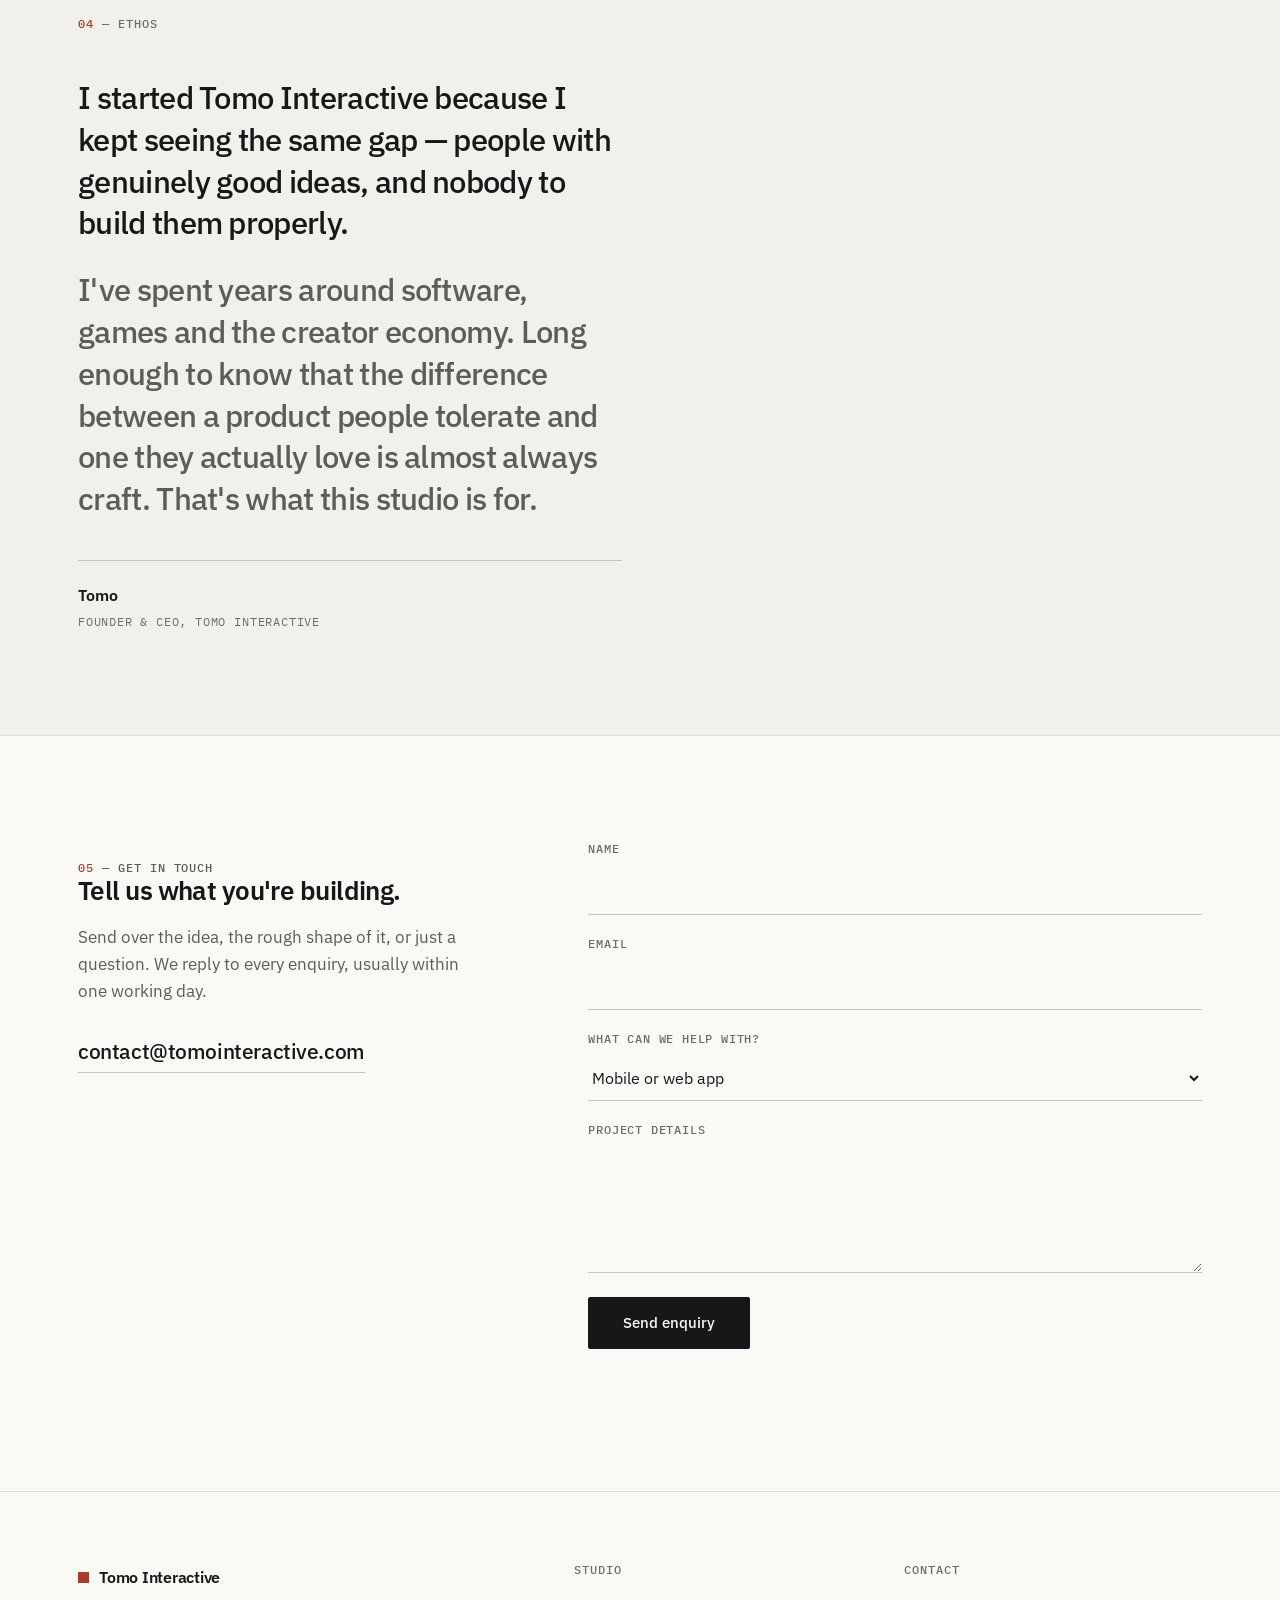
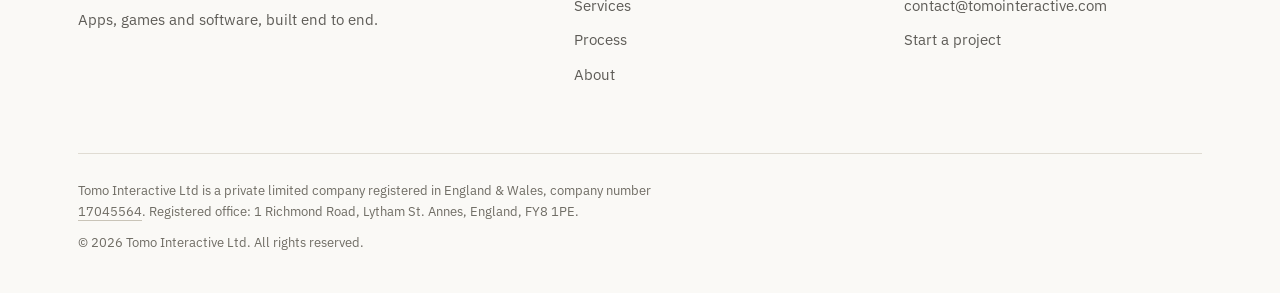
==== commit c733dfe5: "Add founder ethos quote section; bump asset version" ====
--- a/index.html
+++ b/index.html
@@ -29,7 +29,7 @@
 <!-- ?v= is a cache buster. GitHub Pages serves assets with max-age=600, so a
      browser can hold an old stylesheet against new HTML. Bump this version
      whenever styles.css or main.js changes. -->
-<link rel="stylesheet" href="styles.css?v=2">
+<link rel="stylesheet" href="styles.css?v=3">
 
 <script type="application/ld+json">
 {
@@ -226,11 +226,36 @@
     </div>
   </section>
 
+  <!-- ── Ethos ────────────────────────────────────────────── -->
+  <section class="band band-tone" id="ethos">
+    <div class="wrap">
+      <p class="label"><span class="num">04</span> — Ethos</p>
+
+      <figure class="ethos">
+        <blockquote>
+          <p>
+            I started Tomo Interactive because I kept seeing the same gap — people
+            with genuinely good ideas, and nobody to build them properly.
+          </p>
+          <p>
+            I've spent years around software, games and the creator economy. Long
+            enough to know that the difference between a product people tolerate and
+            one they actually love is almost always craft. That's what this studio is for.
+          </p>
+        </blockquote>
+        <figcaption>
+          <span class="ethos-name">Tomo</span>
+          <span class="ethos-role">Founder &amp; CEO, Tomo Interactive</span>
+        </figcaption>
+      </figure>
+    </div>
+  </section>
+
   <!-- ── Contact ──────────────────────────────────────────── -->
-  <section class="band band-tone" id="contact">
+  <section class="band" id="contact">
     <div class="wrap contact">
       <div class="contact-copy">
-        <p class="label"><span class="num">04</span> — Get in touch</p>
+        <p class="label"><span class="num">05</span> — Get in touch</p>
         <h2>Tell us what you're building.</h2>
         <p>
           Send over the idea, the rough shape of it, or just a question. We reply to
@@ -308,6 +333,6 @@
   </div>
 </footer>
 
-<script src="main.js?v=2"></script>
+<script src="main.js?v=3"></script>
 </body>
 </html>
--- a/styles.css
+++ b/styles.css
@@ -205,6 +205,32 @@
 .about-copy .rows { margin-top: 44px; }
 .about-copy .link-arrow { margin-top: 34px; }
 
+/* ---------- Ethos ----------
+   A pull quote: large type on a short measure, attribution below a rule.
+   No quotation-mark ornament — the scale does the work. */
+/* One shared measure in rem — `ch` here would resolve against the inherited
+   17px body size, not the large quote size, and squeeze the line far too narrow. */
+.ethos { margin: 44px 0 0; --measure: 34rem; }
+.ethos blockquote { margin: 0; max-width: var(--measure); }
+.ethos blockquote p {
+  font-size: clamp(1.3rem, 2.7vw, 1.95rem);
+  font-weight: 500;
+  line-height: 1.34;
+  letter-spacing: -0.022em;
+}
+.ethos blockquote p + p { margin-top: 0.8em; color: var(--ink-2); }
+.ethos figcaption {
+  max-width: var(--measure);
+  margin-top: 40px; padding-top: 22px;
+  border-top: 1px solid var(--rule-2);
+  display: flex; flex-direction: column; gap: 4px;
+}
+.ethos-name { font-weight: 600; font-size: 1rem; }
+.ethos-role {
+  font-family: var(--mono); font-size: 11.5px; font-weight: 400;
+  letter-spacing: 0.07em; text-transform: uppercase; color: var(--ink-3);
+}
+
 /* ---------- Contact ---------- */
 .contact { display: grid; grid-template-columns: minmax(0, 5fr) minmax(0, 7fr); gap: 56px 72px; }
 .contact-copy p { color: var(--ink-2); margin-top: 18px; max-width: 40ch; }
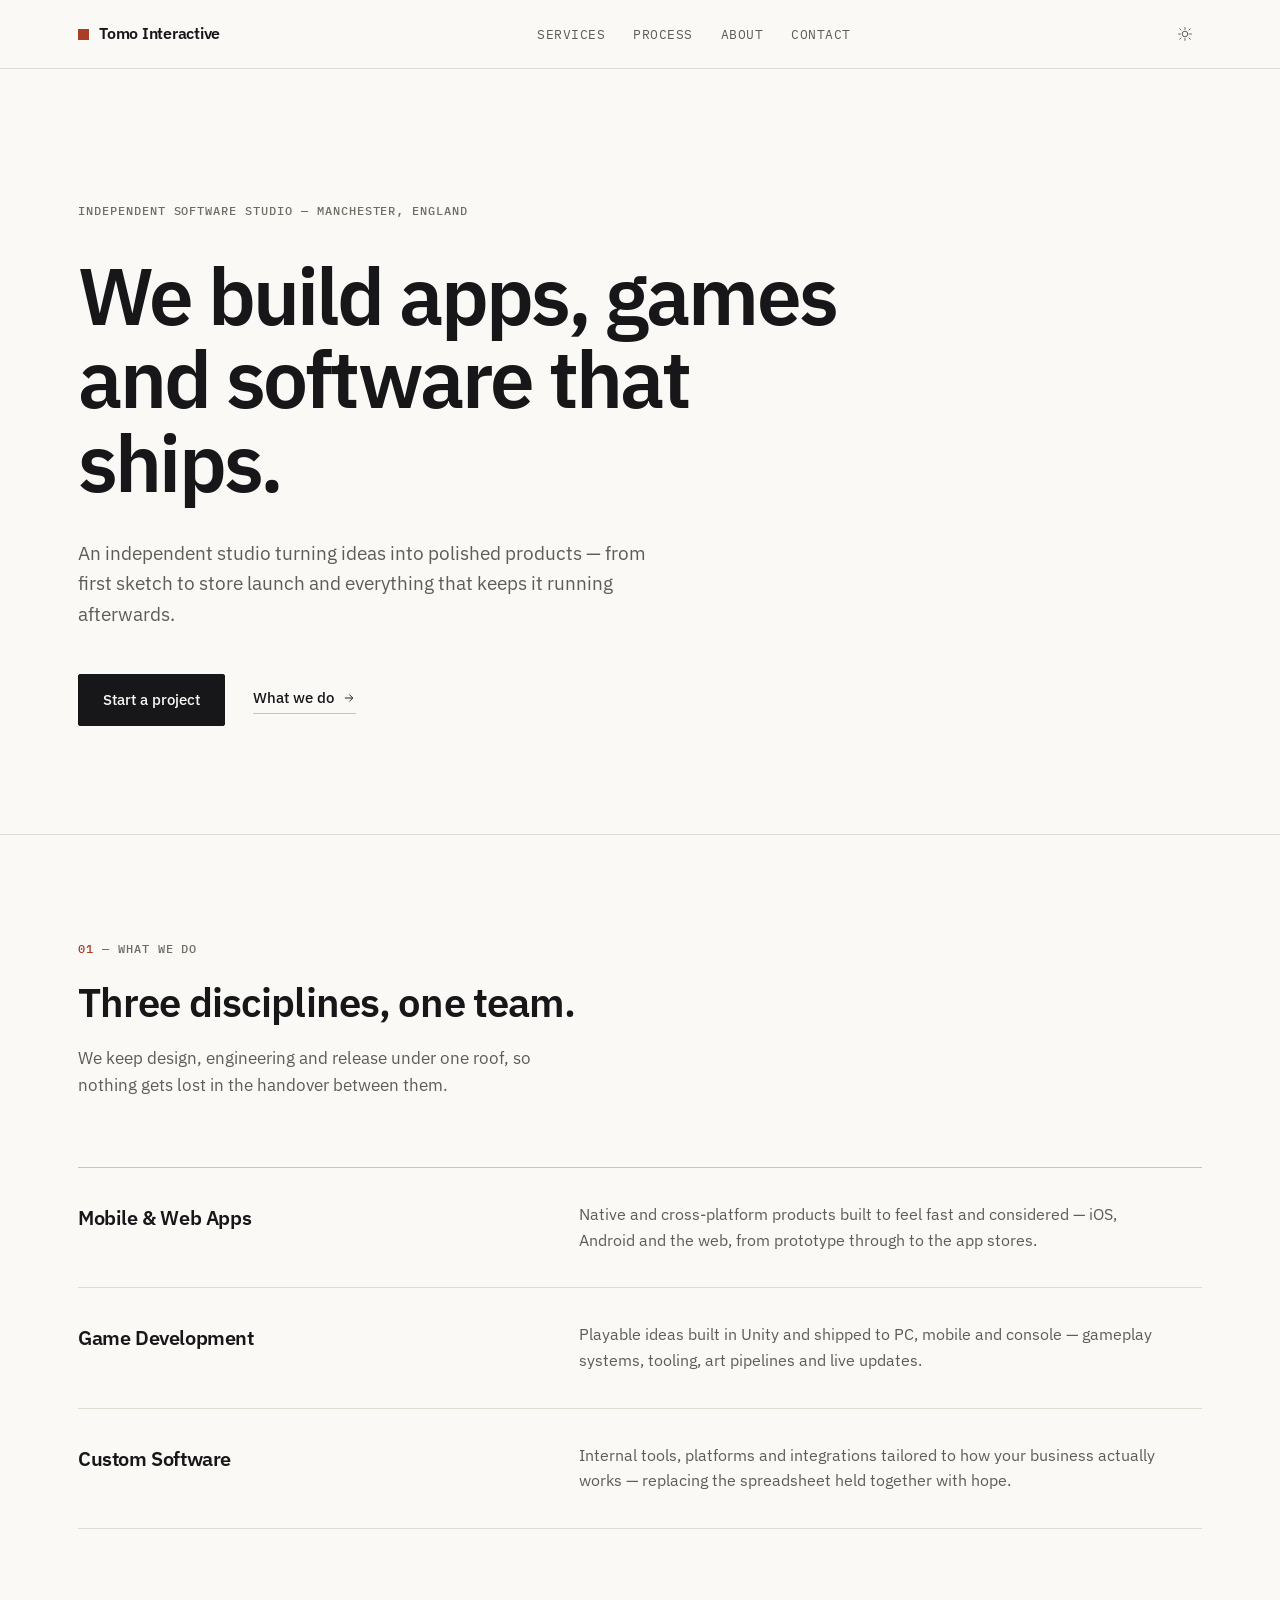
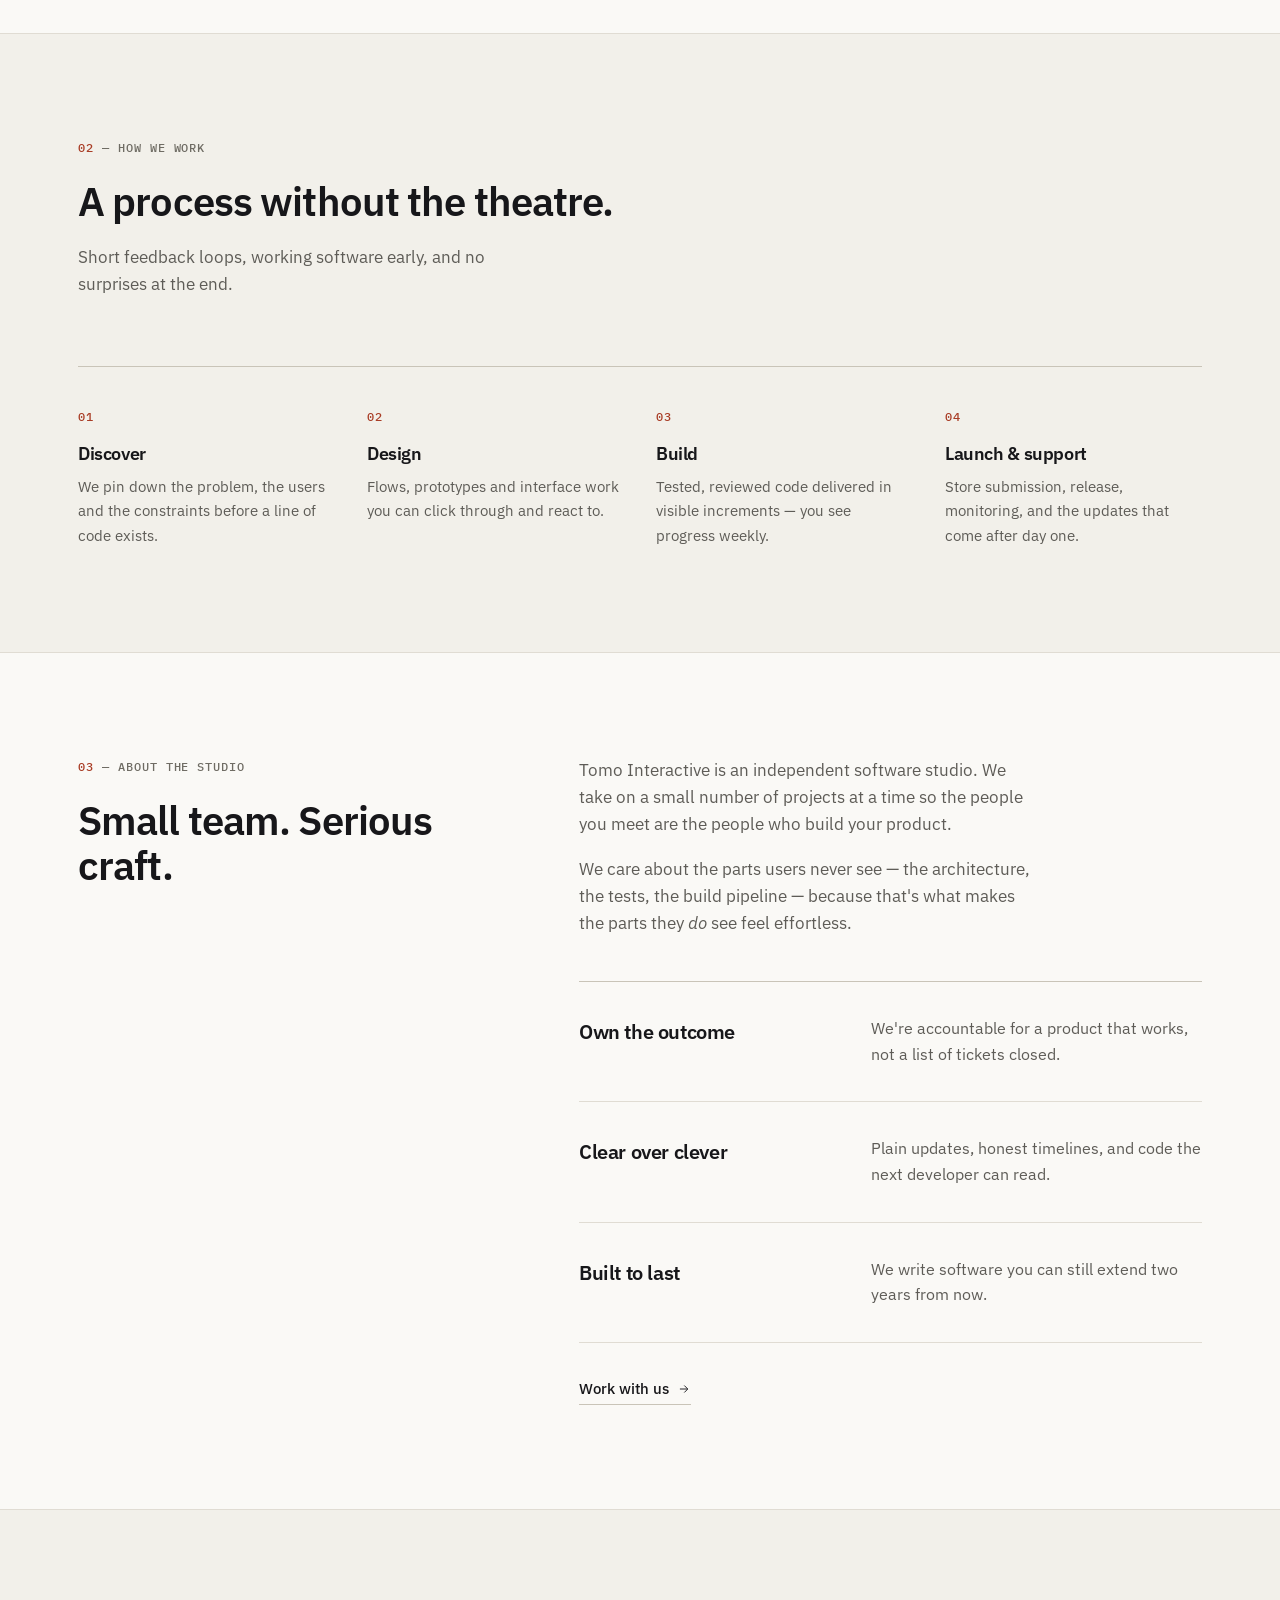
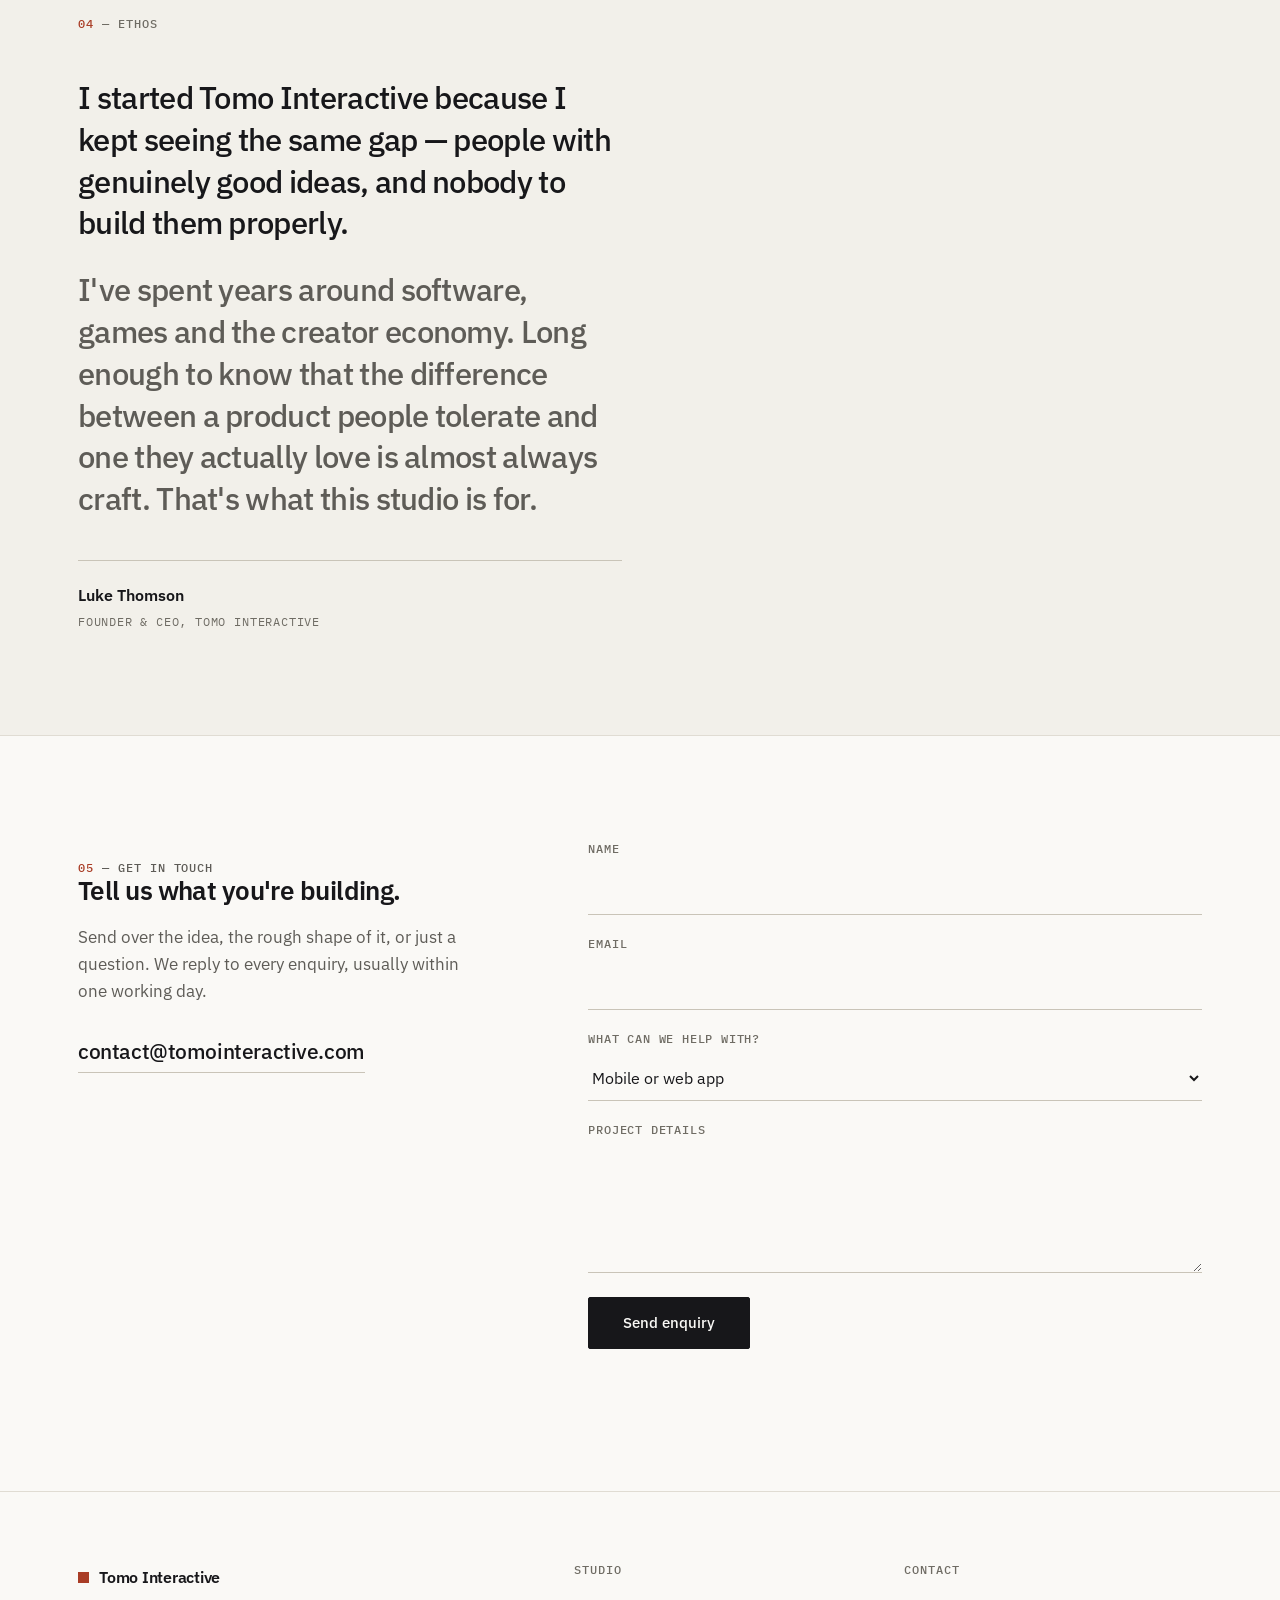
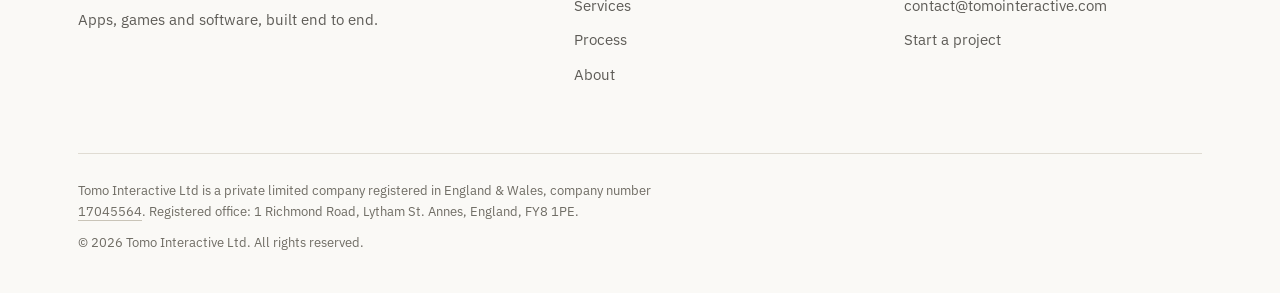
==== commit a7ff04d7: "Attribute ethos quote to Luke Thomson" ====
--- a/index.html
+++ b/index.html
@@ -244,7 +244,7 @@
           </p>
         </blockquote>
         <figcaption>
-          <span class="ethos-name">Tomo</span>
+          <span class="ethos-name">Luke Thomson</span>
           <span class="ethos-role">Founder &amp; CEO, Tomo Interactive</span>
         </figcaption>
       </figure>
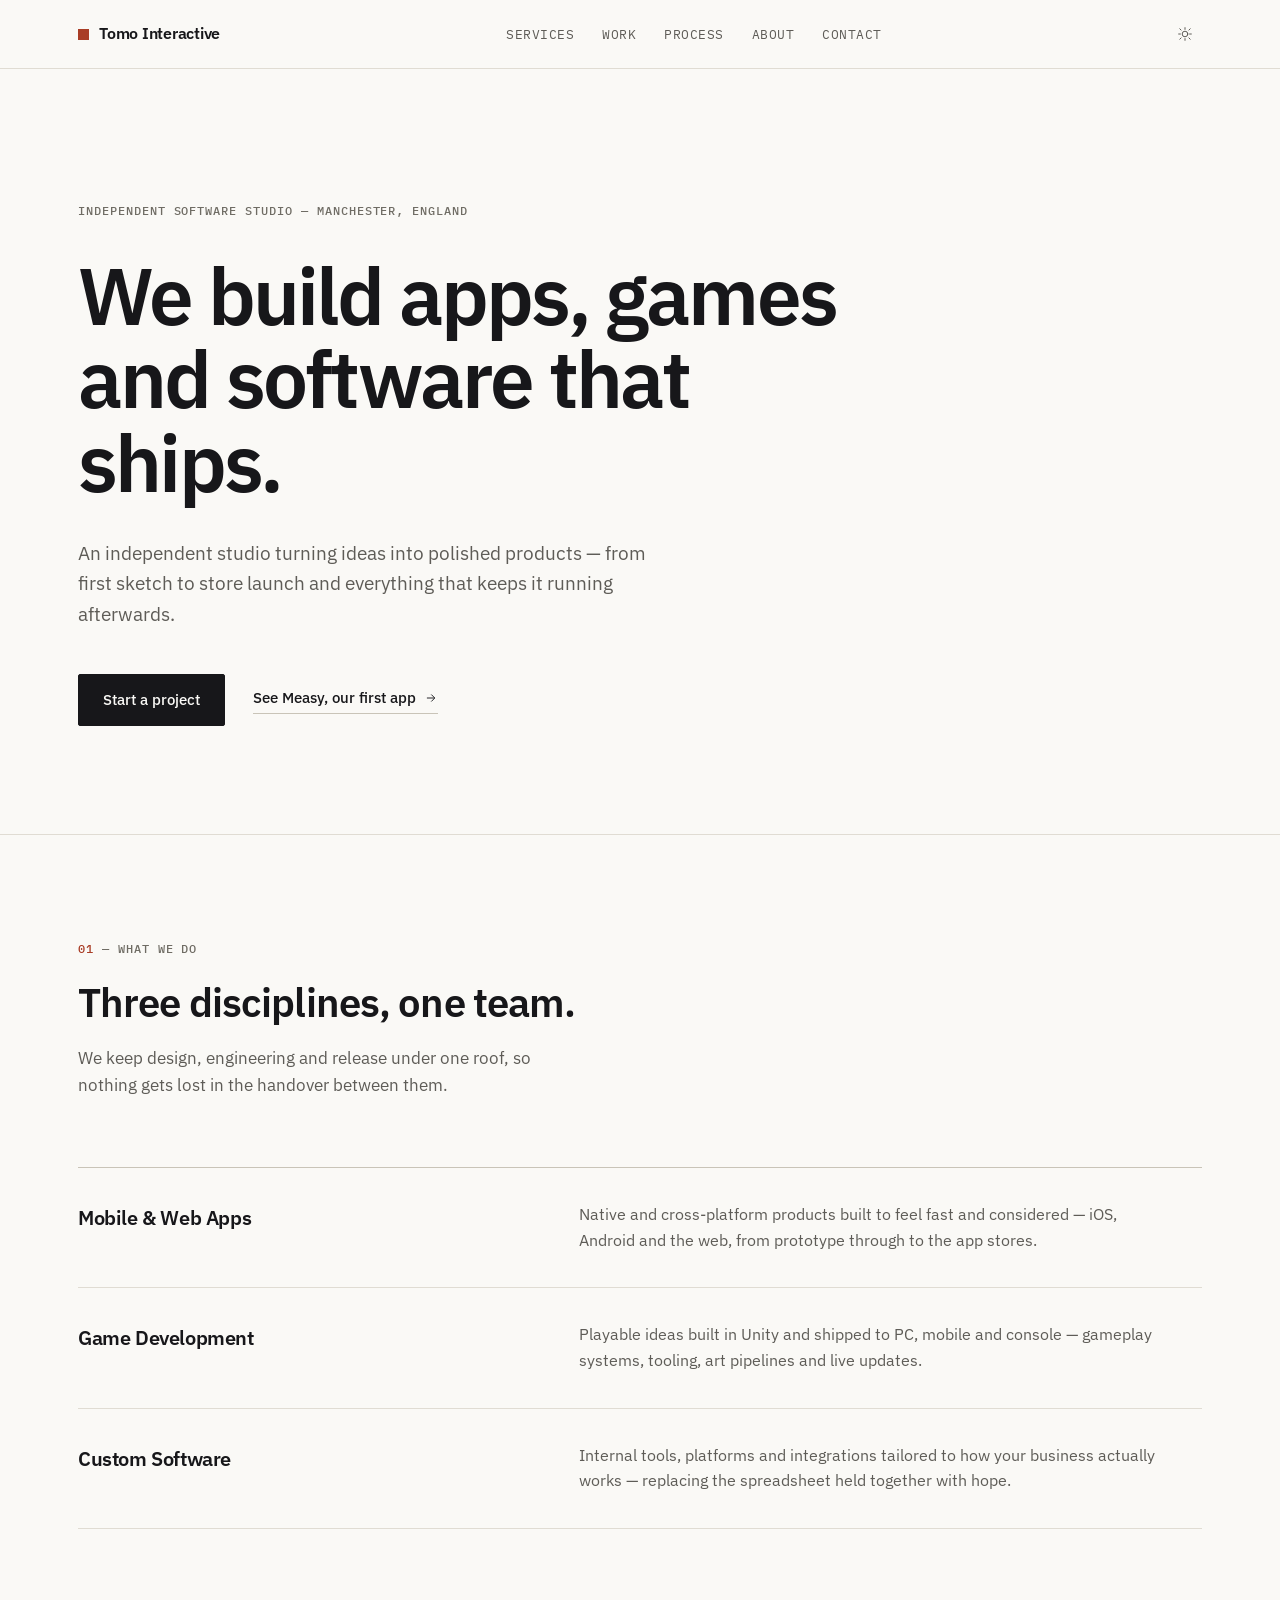
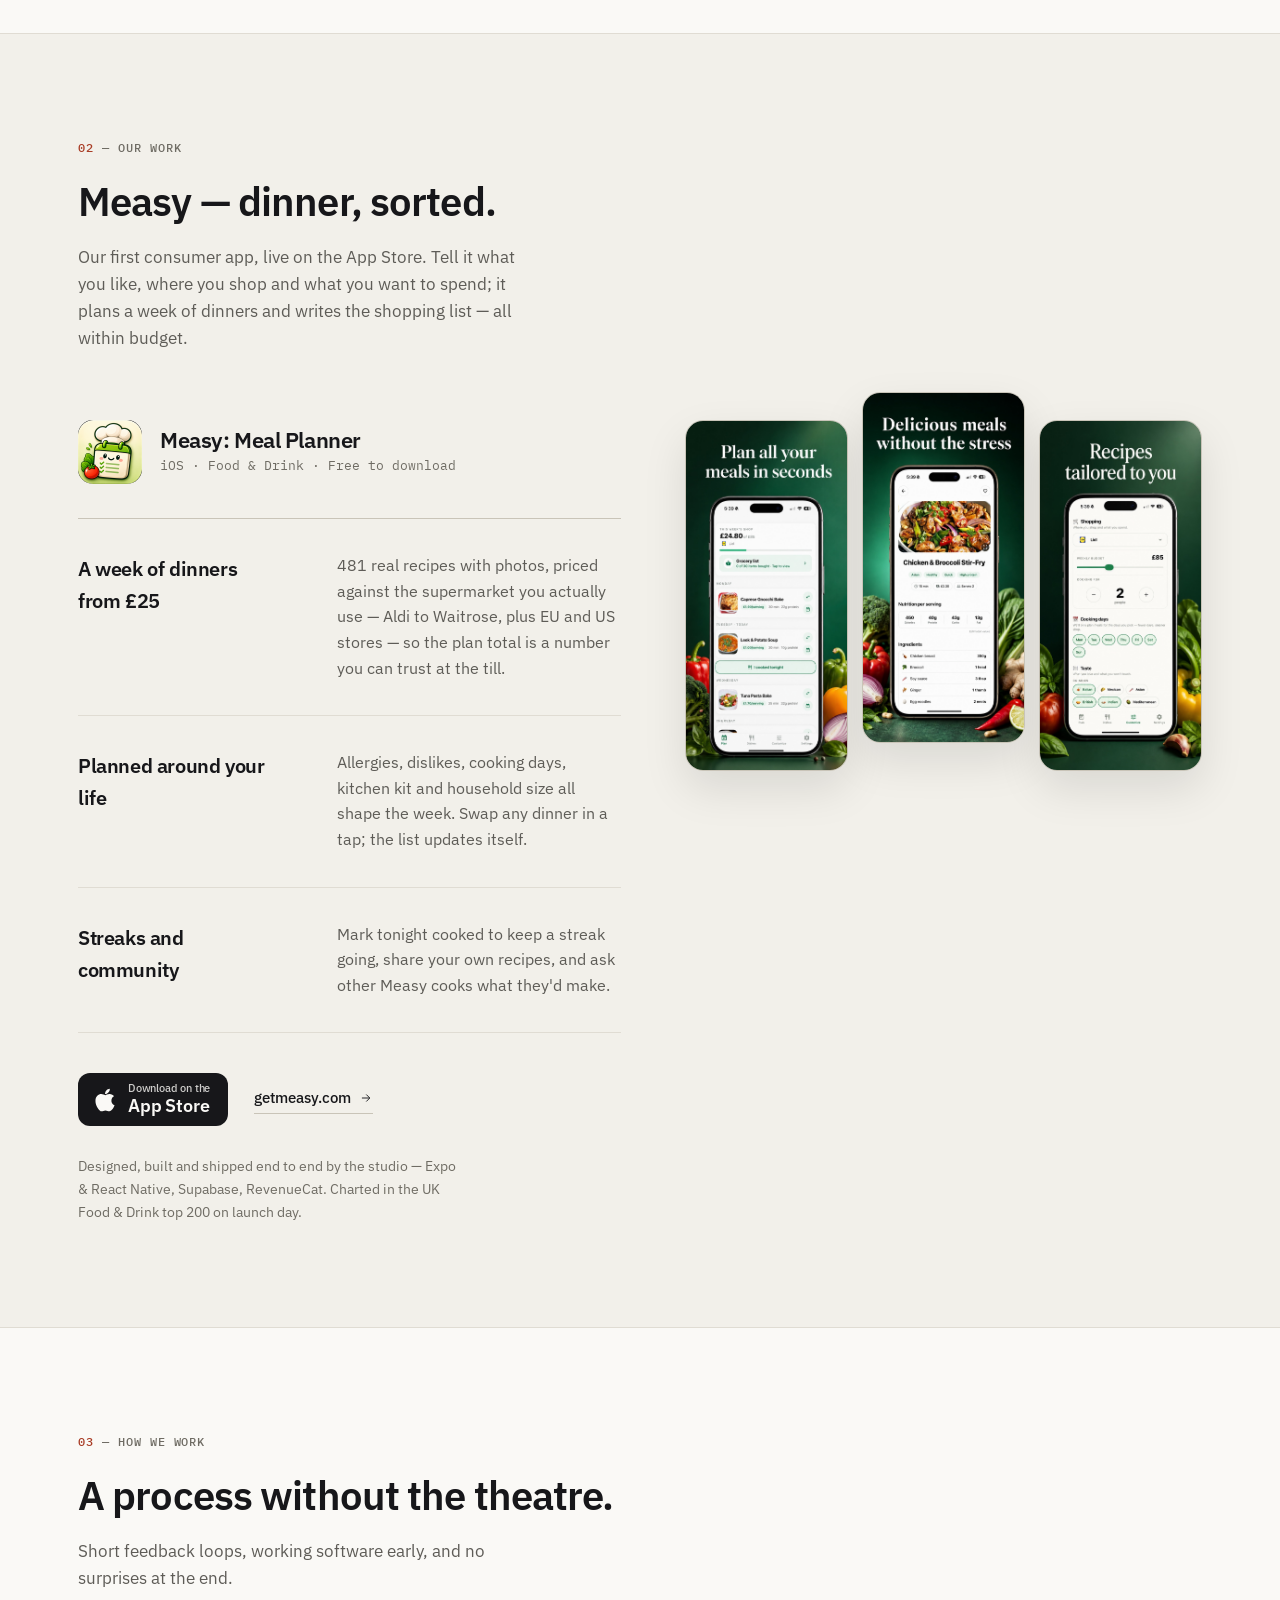
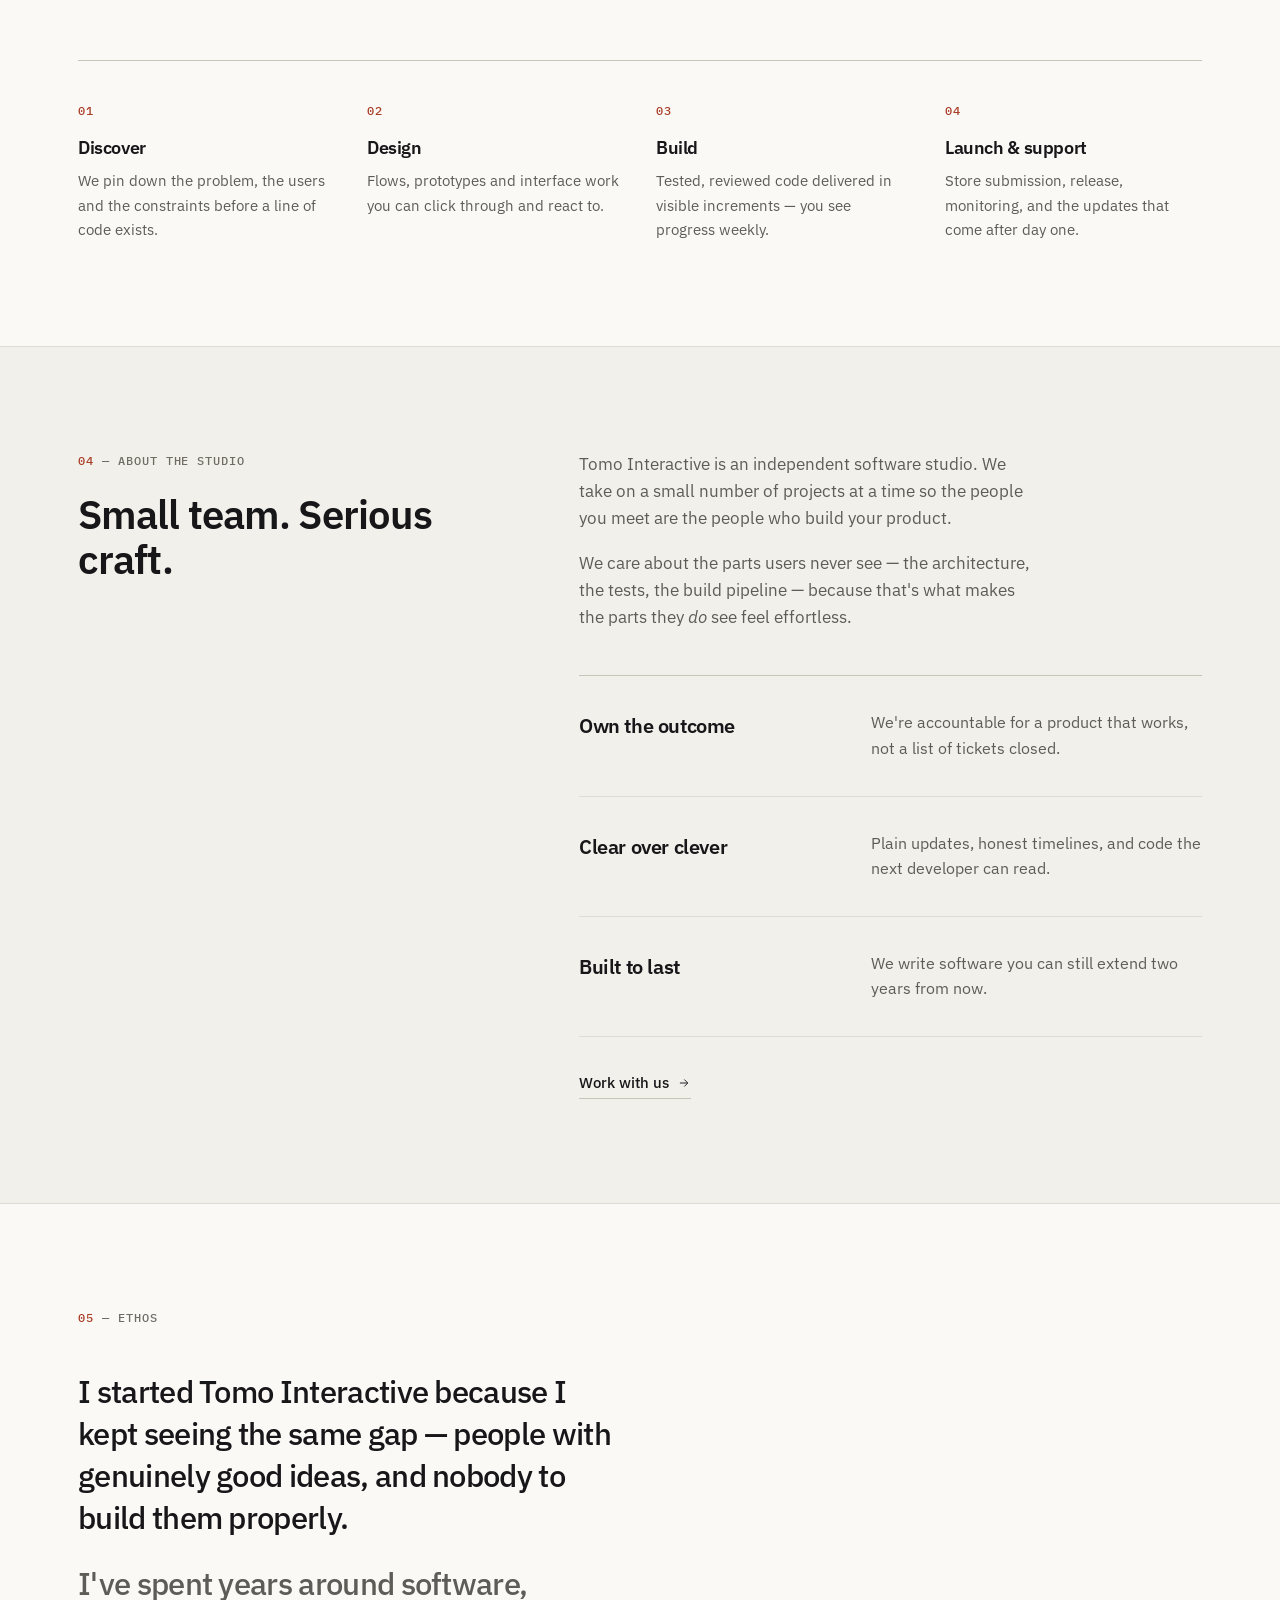
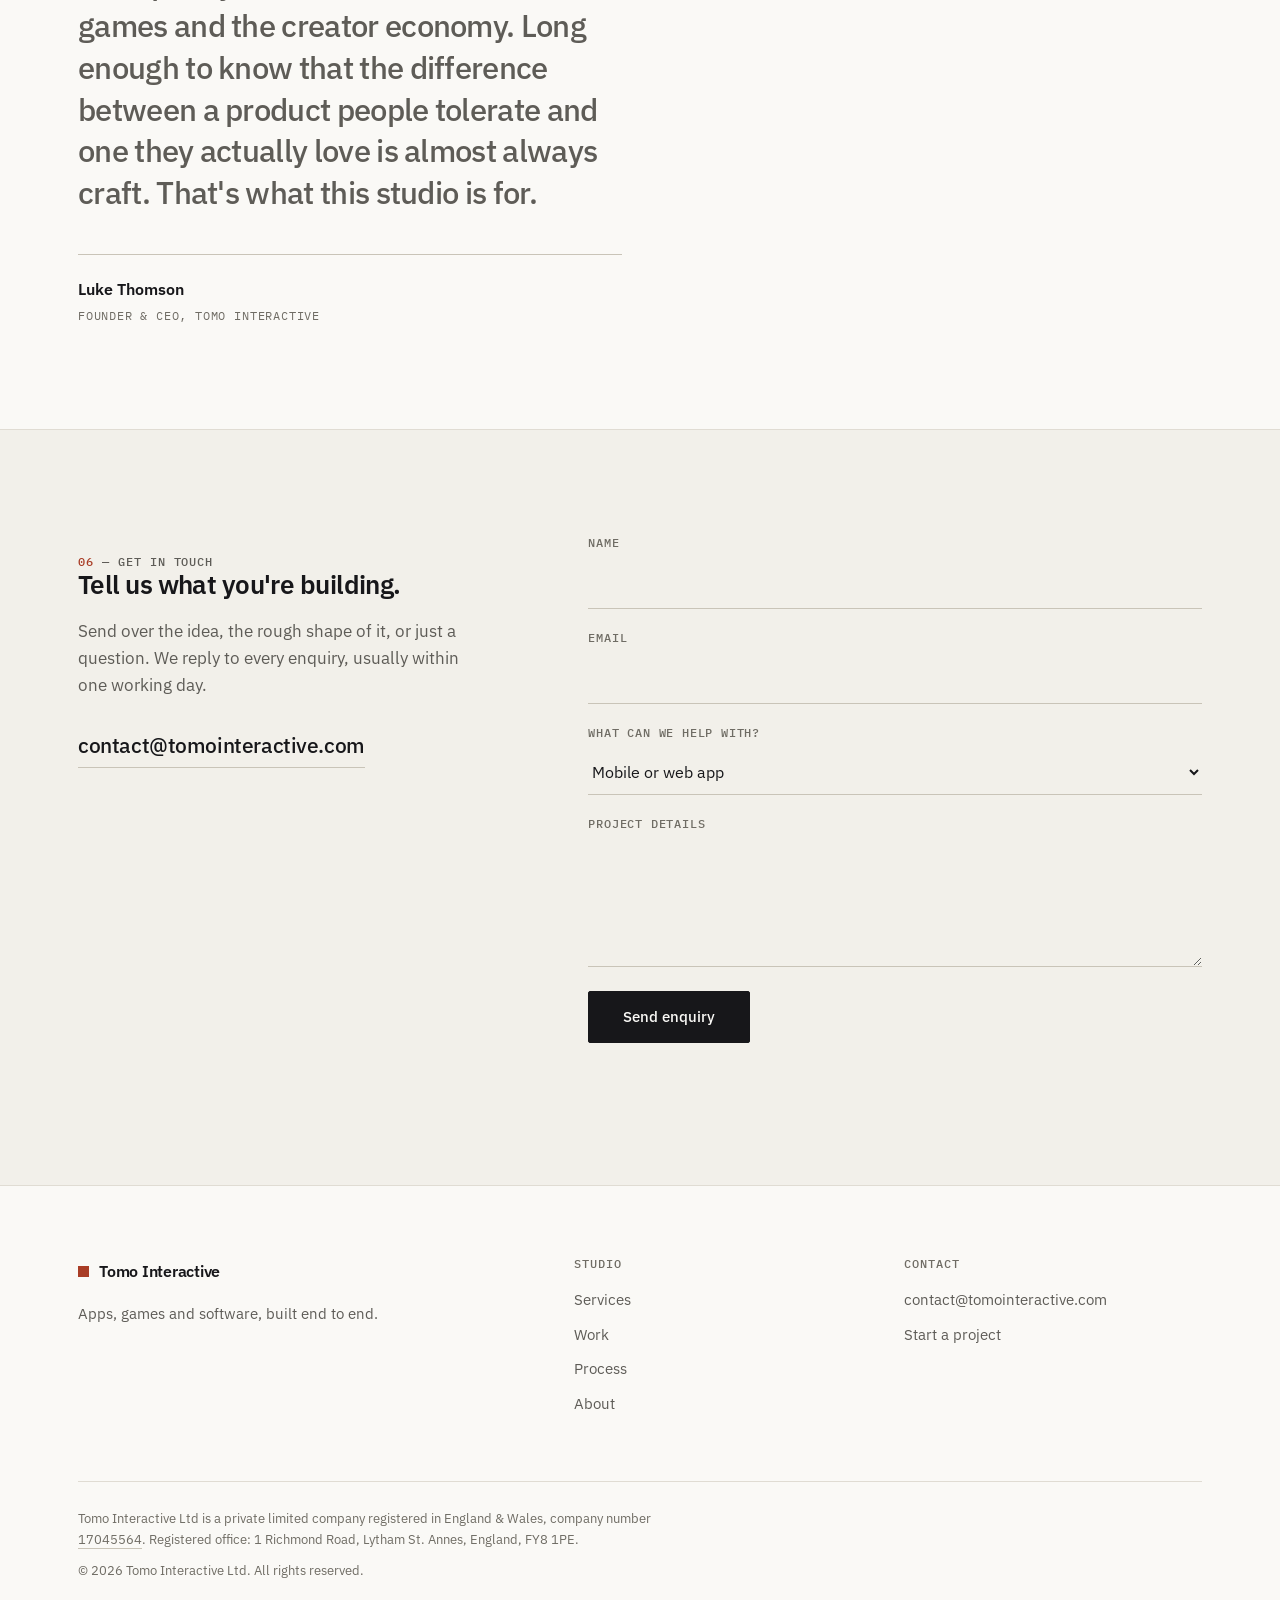
==== commit 46390e43: "Showcase Measy: new Work section with App Store link and screenshots Co-Authored-By: Claude Fable 5 " ====
--- a/index.html
+++ b/index.html
@@ -4,7 +4,7 @@
 <meta charset="utf-8">
 <meta name="viewport" content="width=device-width, initial-scale=1">
 <title>Tomo Interactive — Apps, Games &amp; Software Development</title>
-<meta name="description" content="Tomo Interactive Ltd is a software studio building mobile apps, games and custom software. Design-led engineering, shipped end to end.">
+<meta name="description" content="Tomo Interactive Ltd is a software studio building mobile apps, games and custom software — including Measy, the budget meal planner on the App Store.">
 <meta name="theme-color" content="#faf9f6">
 <link rel="canonical" href="https://tomointeractive.com/">
 
@@ -29,7 +29,7 @@
 <!-- ?v= is a cache buster. GitHub Pages serves assets with max-age=600, so a
      browser can hold an old stylesheet against new HTML. Bump this version
      whenever styles.css or main.js changes. -->
-<link rel="stylesheet" href="styles.css?v=3">
+<link rel="stylesheet" href="styles.css?v=4">
 
 <script type="application/ld+json">
 {
@@ -73,6 +73,7 @@
 
     <nav class="nav" id="nav" aria-label="Main">
       <a href="#services">Services</a>
+      <a href="#work">Work</a>
       <a href="#process">Process</a>
       <a href="#about">About</a>
       <a href="#contact">Contact</a>
@@ -103,8 +104,8 @@
       </p>
       <div class="hero-actions">
         <a class="btn" href="#contact">Start a project</a>
-        <a class="link-arrow" href="#services">
-          What we do
+        <a class="link-arrow" href="#work">
+          See Measy, our first app
           <svg viewBox="0 0 24 24" aria-hidden="true"><path d="M5 12h13M12.5 6l6 6-6 6"/></svg>
         </a>
       </div>
@@ -149,11 +150,86 @@
     </div>
   </section>
 
-  <!-- ── Process ──────────────────────────────────────────── -->
-  <section class="band band-tone" id="process">
+  <!-- ── Work ─────────────────────────────────────────────── -->
+  <section class="band band-tone" id="work">
     <div class="wrap">
       <div class="band-head">
-        <p class="label"><span class="num">02</span> — How we work</p>
+        <p class="label"><span class="num">02</span> — Our work</p>
+        <h2>Measy — dinner, sorted.</h2>
+        <p class="lede">
+          Our first consumer app, live on the App Store. Tell it what you like, where you
+          shop and what you want to spend; it plans a week of dinners and writes the
+          shopping list — all within budget.
+        </p>
+      </div>
+
+      <div class="showcase">
+        <div class="showcase-copy">
+          <div class="showcase-title">
+            <img class="showcase-icon" src="assets/measy/icon.png" alt="" width="64" height="64">
+            <div>
+              <h3>Measy: Meal Planner</h3>
+              <p class="showcase-meta">iOS · Food &amp; Drink · Free to download</p>
+            </div>
+          </div>
+
+          <dl class="rows">
+            <div class="row">
+              <dt>A week of dinners from £25</dt>
+              <dd>
+                481 real recipes with photos, priced against the supermarket you actually
+                use — Aldi to Waitrose, plus EU and US stores — so the plan total is a
+                number you can trust at the till.
+              </dd>
+            </div>
+            <div class="row">
+              <dt>Planned around your life</dt>
+              <dd>
+                Allergies, dislikes, cooking days, kitchen kit and household size all
+                shape the week. Swap any dinner in a tap; the list updates itself.
+              </dd>
+            </div>
+            <div class="row">
+              <dt>Streaks and community</dt>
+              <dd>
+                Mark tonight cooked to keep a streak going, share your own recipes, and
+                ask other Measy cooks what they'd make.
+              </dd>
+            </div>
+          </dl>
+
+          <div class="showcase-actions">
+            <a class="store-badge" href="https://apps.apple.com/gb/app/measy-meal-planner/id6802489151"
+               target="_blank" rel="noopener noreferrer" aria-label="Download Measy on the App Store">
+              <svg viewBox="0 0 384 512" aria-hidden="true"><path d="M318.7 268.7c-.2-36.7 16.4-64.4 50-84.8-18.8-26.9-47.2-41.7-84.7-44.6-35.5-2.8-74.3 20.7-88.5 20.7-15 0-49.4-19.7-76.4-19.7C63.3 141.2 4 184.8 4 273.5q0 39.3 14.4 81.2c12.8 36.7 59 126.7 107.2 125.2 25.2-.6 43-17.9 75.8-17.9 31.8 0 48.3 17.9 76.4 17.9 48.6-.7 90.4-82.5 102.6-119.3-65.2-30.7-61.7-90-61.7-91.9zm-56.6-164.2c27.3-32.4 24.8-61.9 24-72.5-24.1 1.4-52 16.4-67.9 34.9-17.5 19.8-27.8 44.3-25.6 71.9 26.1 2 49.9-11.4 69.5-34.3z"/></svg>
+              <span><small>Download on the</small>App Store</span>
+            </a>
+            <a class="link-arrow" href="https://getmeasy.com" target="_blank" rel="noopener noreferrer">
+              getmeasy.com
+              <svg viewBox="0 0 24 24" aria-hidden="true"><path d="M5 12h13M12.5 6l6 6-6 6"/></svg>
+            </a>
+          </div>
+
+          <p class="showcase-note">
+            Designed, built and shipped end to end by the studio — Expo &amp; React Native,
+            Supabase, RevenueCat. Charted in the UK Food &amp; Drink top 200 on launch day.
+          </p>
+        </div>
+
+        <div class="showcase-shots" aria-label="Measy app screenshots">
+          <img src="assets/measy/screen-1.jpg" alt="Measy plan screen: a week of dinners with the total against the budget" width="750" height="1500" loading="lazy">
+          <img src="assets/measy/screen-2.jpg" alt="Measy explore screen: dishes with photos and prices" width="750" height="1500" loading="lazy">
+          <img src="assets/measy/screen-3.jpg" alt="Measy recipe screen: ingredients, steps and a tailored serving" width="750" height="1500" loading="lazy">
+        </div>
+      </div>
+    </div>
+  </section>
+
+  <!-- ── Process ──────────────────────────────────────────── -->
+  <section class="band" id="process">
+    <div class="wrap">
+      <div class="band-head">
+        <p class="label"><span class="num">03</span> — How we work</p>
         <h2>A process without the theatre.</h2>
         <p class="lede">
           Short feedback loops, working software early, and no surprises at the end.
@@ -186,10 +262,10 @@
   </section>
 
   <!-- ── About ────────────────────────────────────────────── -->
-  <section class="band" id="about">
+  <section class="band band-tone" id="about">
     <div class="wrap about">
       <div class="band-head">
-        <p class="label"><span class="num">03</span> — About the studio</p>
+        <p class="label"><span class="num">04</span> — About the studio</p>
         <h2>Small team. Serious craft.</h2>
       </div>
 
@@ -227,9 +303,9 @@
   </section>
 
   <!-- ── Ethos ────────────────────────────────────────────── -->
-  <section class="band band-tone" id="ethos">
+  <section class="band" id="ethos">
     <div class="wrap">
-      <p class="label"><span class="num">04</span> — Ethos</p>
+      <p class="label"><span class="num">05</span> — Ethos</p>
 
       <figure class="ethos">
         <blockquote>
@@ -252,10 +328,10 @@
   </section>
 
   <!-- ── Contact ──────────────────────────────────────────── -->
-  <section class="band" id="contact">
+  <section class="band band-tone" id="contact">
     <div class="wrap contact">
       <div class="contact-copy">
-        <p class="label"><span class="num">05</span> — Get in touch</p>
+        <p class="label"><span class="num">06</span> — Get in touch</p>
         <h2>Tell us what you're building.</h2>
         <p>
           Send over the idea, the rough shape of it, or just a question. We reply to
@@ -309,6 +385,7 @@
         <div>
           <h3>Studio</h3>
           <a href="#services">Services</a>
+          <a href="#work">Work</a>
           <a href="#process">Process</a>
           <a href="#about">About</a>
         </div>
@@ -333,6 +410,6 @@
   </div>
 </footer>
 
-<script src="main.js?v=3"></script>
+<script src="main.js?v=4"></script>
 </body>
 </html>
--- a/styles.css
+++ b/styles.css
@@ -333,6 +333,52 @@
   .nav a:last-child { border-bottom: none; }
 }
 
+/* ---------- Work / showcase ---------- */
+.showcase {
+  display: grid;
+  grid-template-columns: minmax(0, 1.05fr) minmax(0, 1fr);
+  gap: 64px;
+  align-items: start;
+}
+.showcase-title { display: flex; align-items: center; gap: 18px; margin-bottom: 34px; }
+.showcase-icon { width: 64px; height: 64px; border-radius: 15px; flex: none; }
+.showcase-title h3 { font-size: 1.35rem; letter-spacing: -0.02em; margin-bottom: 4px; }
+.showcase-meta { font-family: var(--mono); font-size: .8rem; color: var(--ink-3); }
+.showcase-actions { display: flex; align-items: center; gap: 26px; flex-wrap: wrap; margin-top: 40px; }
+.store-badge {
+  display: inline-flex; align-items: center; gap: 10px;
+  padding: 10px 18px 10px 14px; border-radius: 12px;
+  background: var(--ink); color: var(--paper); text-decoration: none;
+  line-height: 1.05; transition: transform .15s ease, opacity .15s ease;
+}
+.store-badge:hover { opacity: .88; transform: translateY(-1px); }
+.store-badge svg { width: 26px; height: 26px; fill: currentColor; flex: none; }
+.store-badge span { display: block; font-size: 1.15rem; font-weight: 600; letter-spacing: -0.01em; }
+.store-badge small { display: block; font-size: .66rem; font-weight: 500; opacity: .8; margin-bottom: 2px; }
+.showcase-note { margin-top: 28px; color: var(--ink-3); font-size: .9rem; max-width: 48ch; }
+.showcase-shots {
+  display: grid;
+  grid-template-columns: repeat(3, minmax(0, 1fr));
+  gap: 14px;
+  align-items: end;
+}
+.showcase-shots img {
+  width: 100%; height: auto; display: block;
+  border-radius: 18px; border: 1px solid var(--rule-2);
+  box-shadow: 0 18px 44px rgba(0, 0, 0, .10);
+}
+.showcase-shots img:nth-child(2) { transform: translateY(-28px); }
+:root[data-theme="dark"] .showcase-shots img { box-shadow: 0 18px 44px rgba(0, 0, 0, .45); }
+@media (max-width: 900px) {
+  .showcase { grid-template-columns: 1fr; gap: 48px; }
+  .showcase-shots { max-width: 560px; }
+}
+@media (max-width: 700px) {
+  .showcase-shots { gap: 10px; }
+  .showcase-shots img { border-radius: 12px; }
+  .showcase-shots img:nth-child(2) { transform: translateY(-14px); }
+}
+
 @media (prefers-reduced-motion: reduce) {
   *, *::before, *::after { transition-duration: .01ms !important; animation-duration: .01ms !important; }
 }
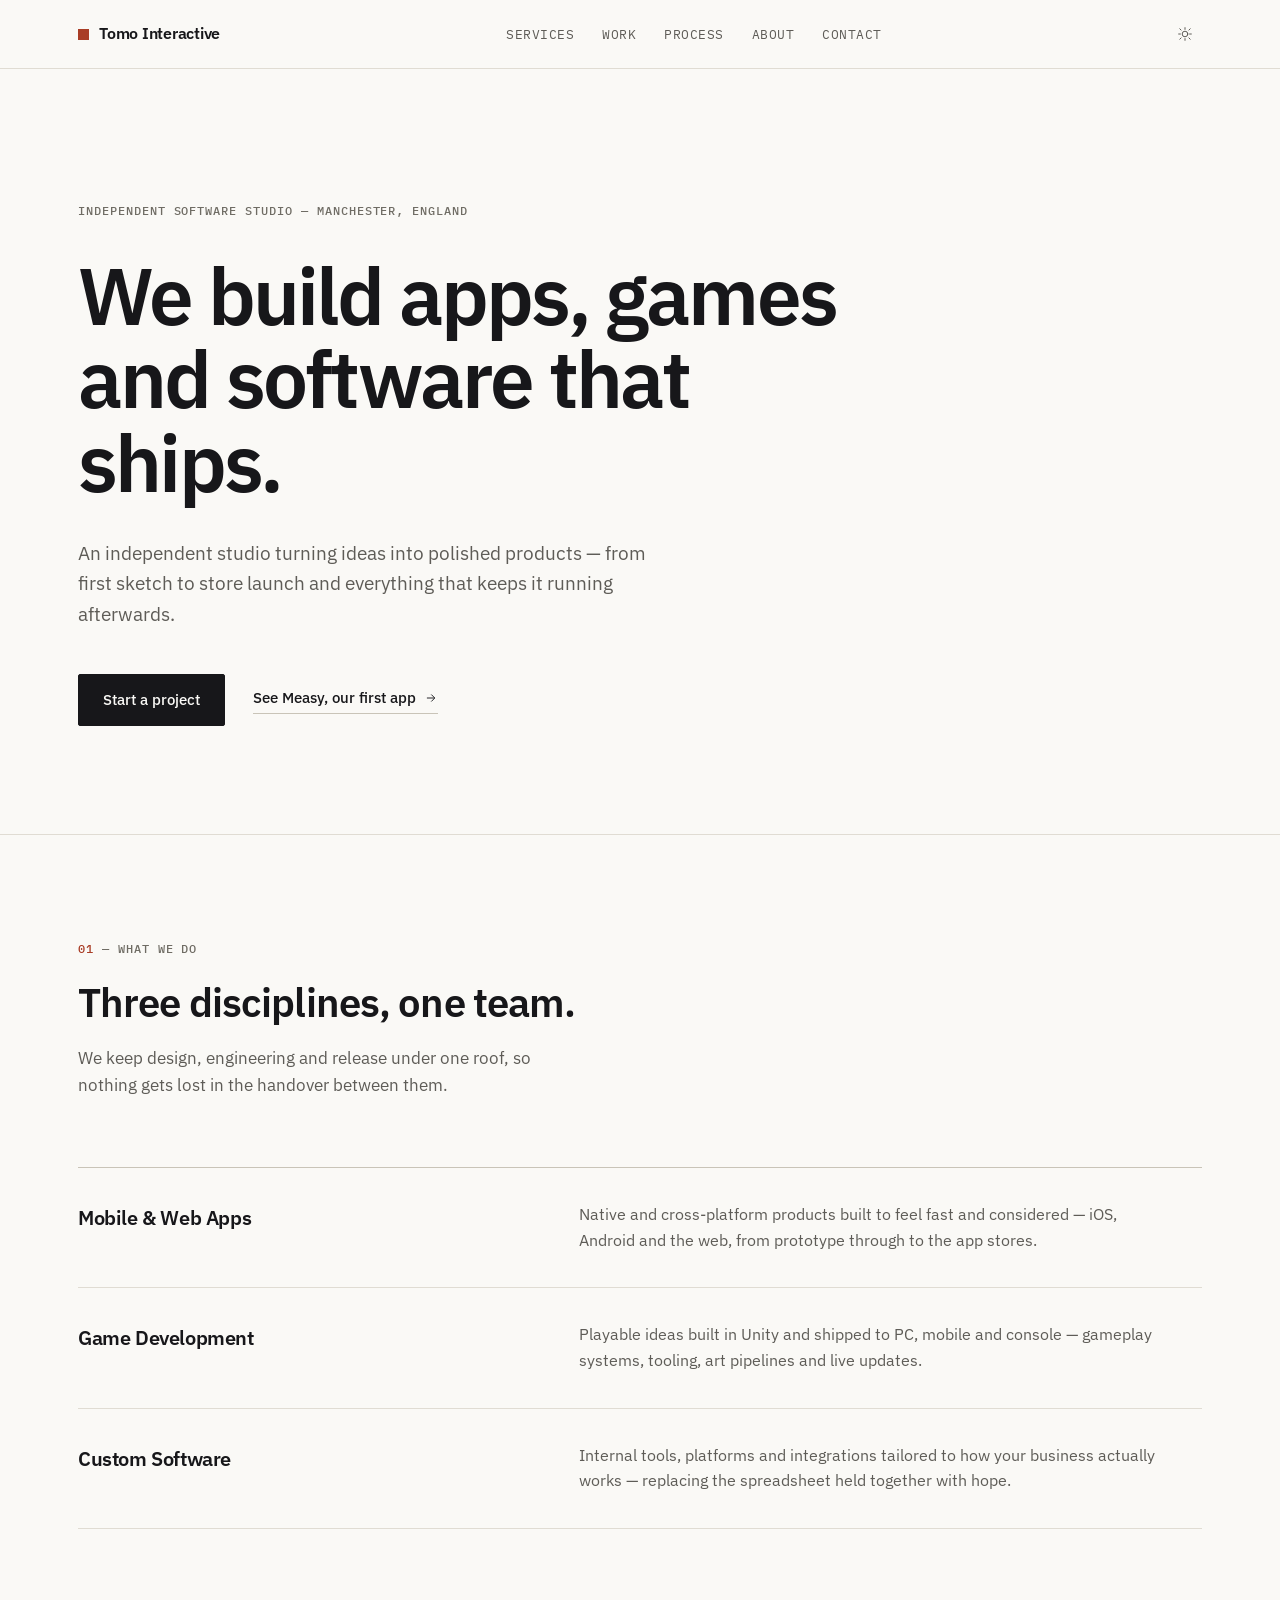
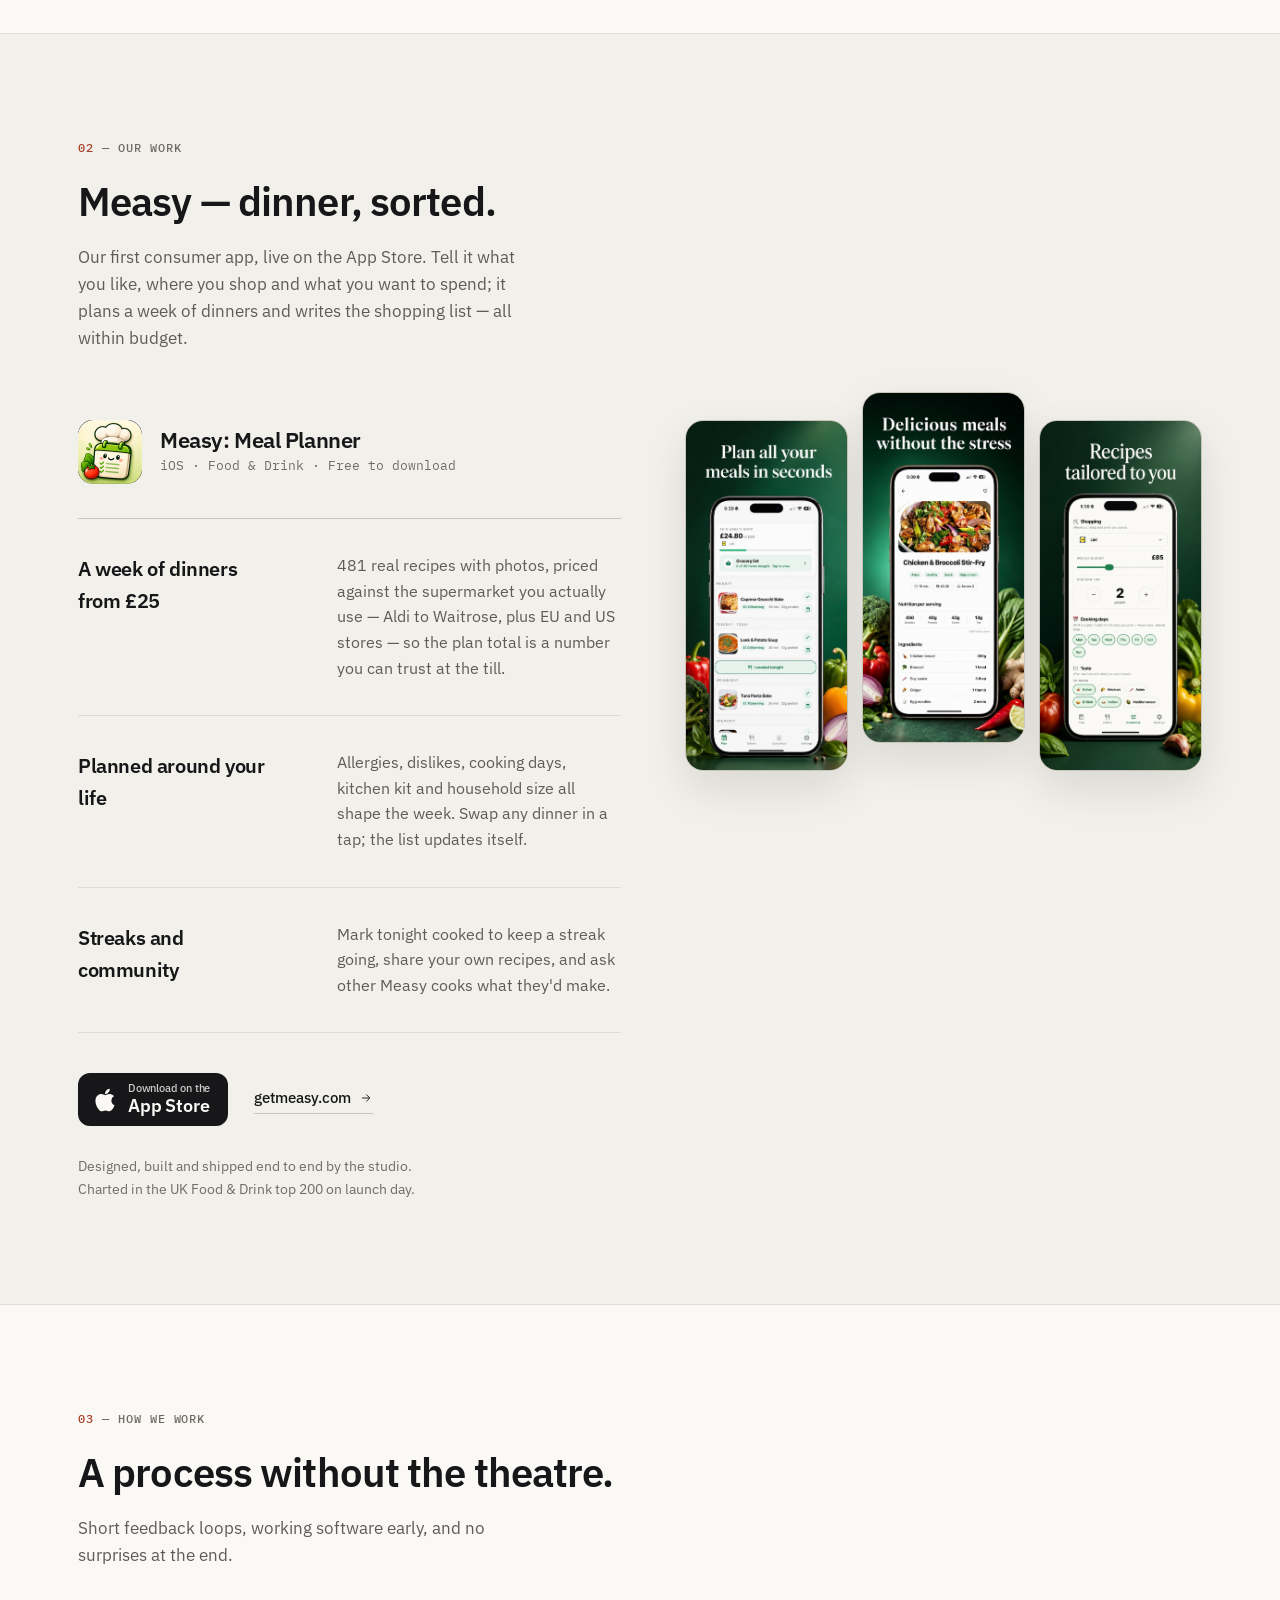
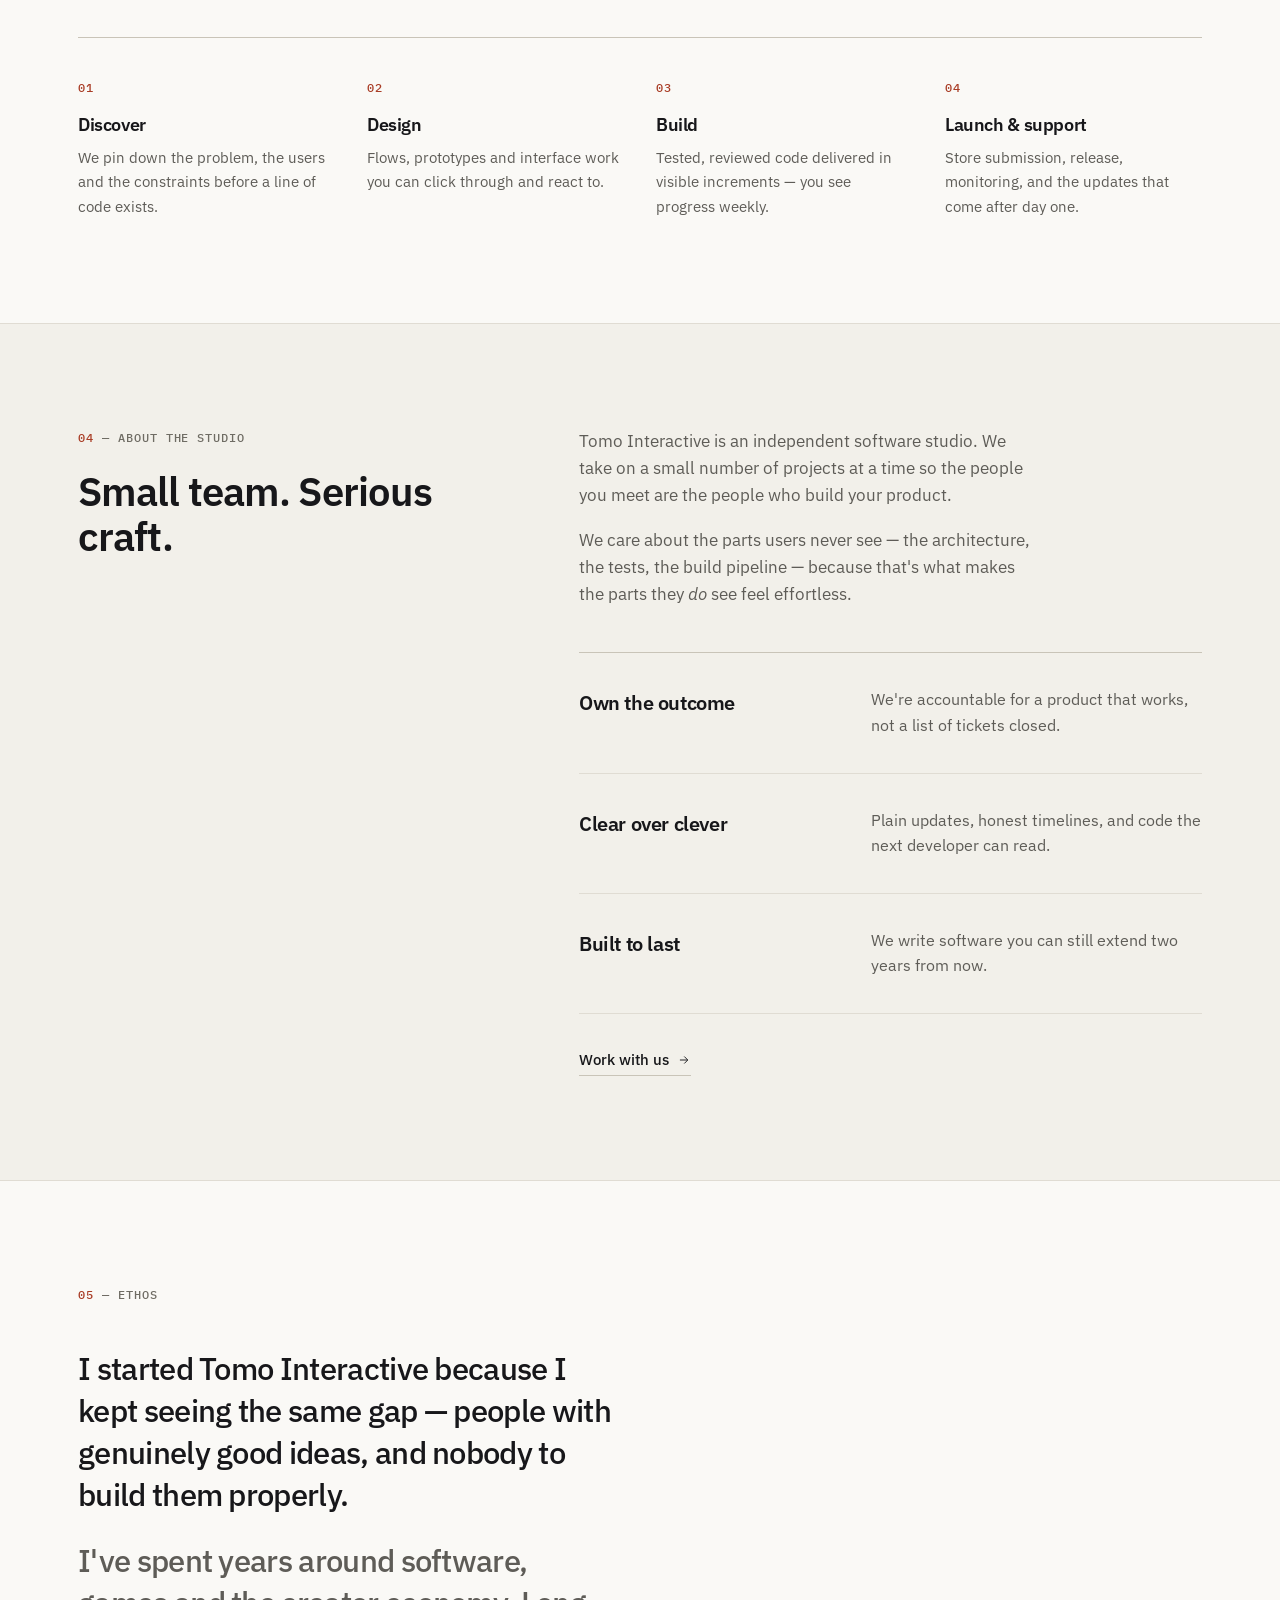
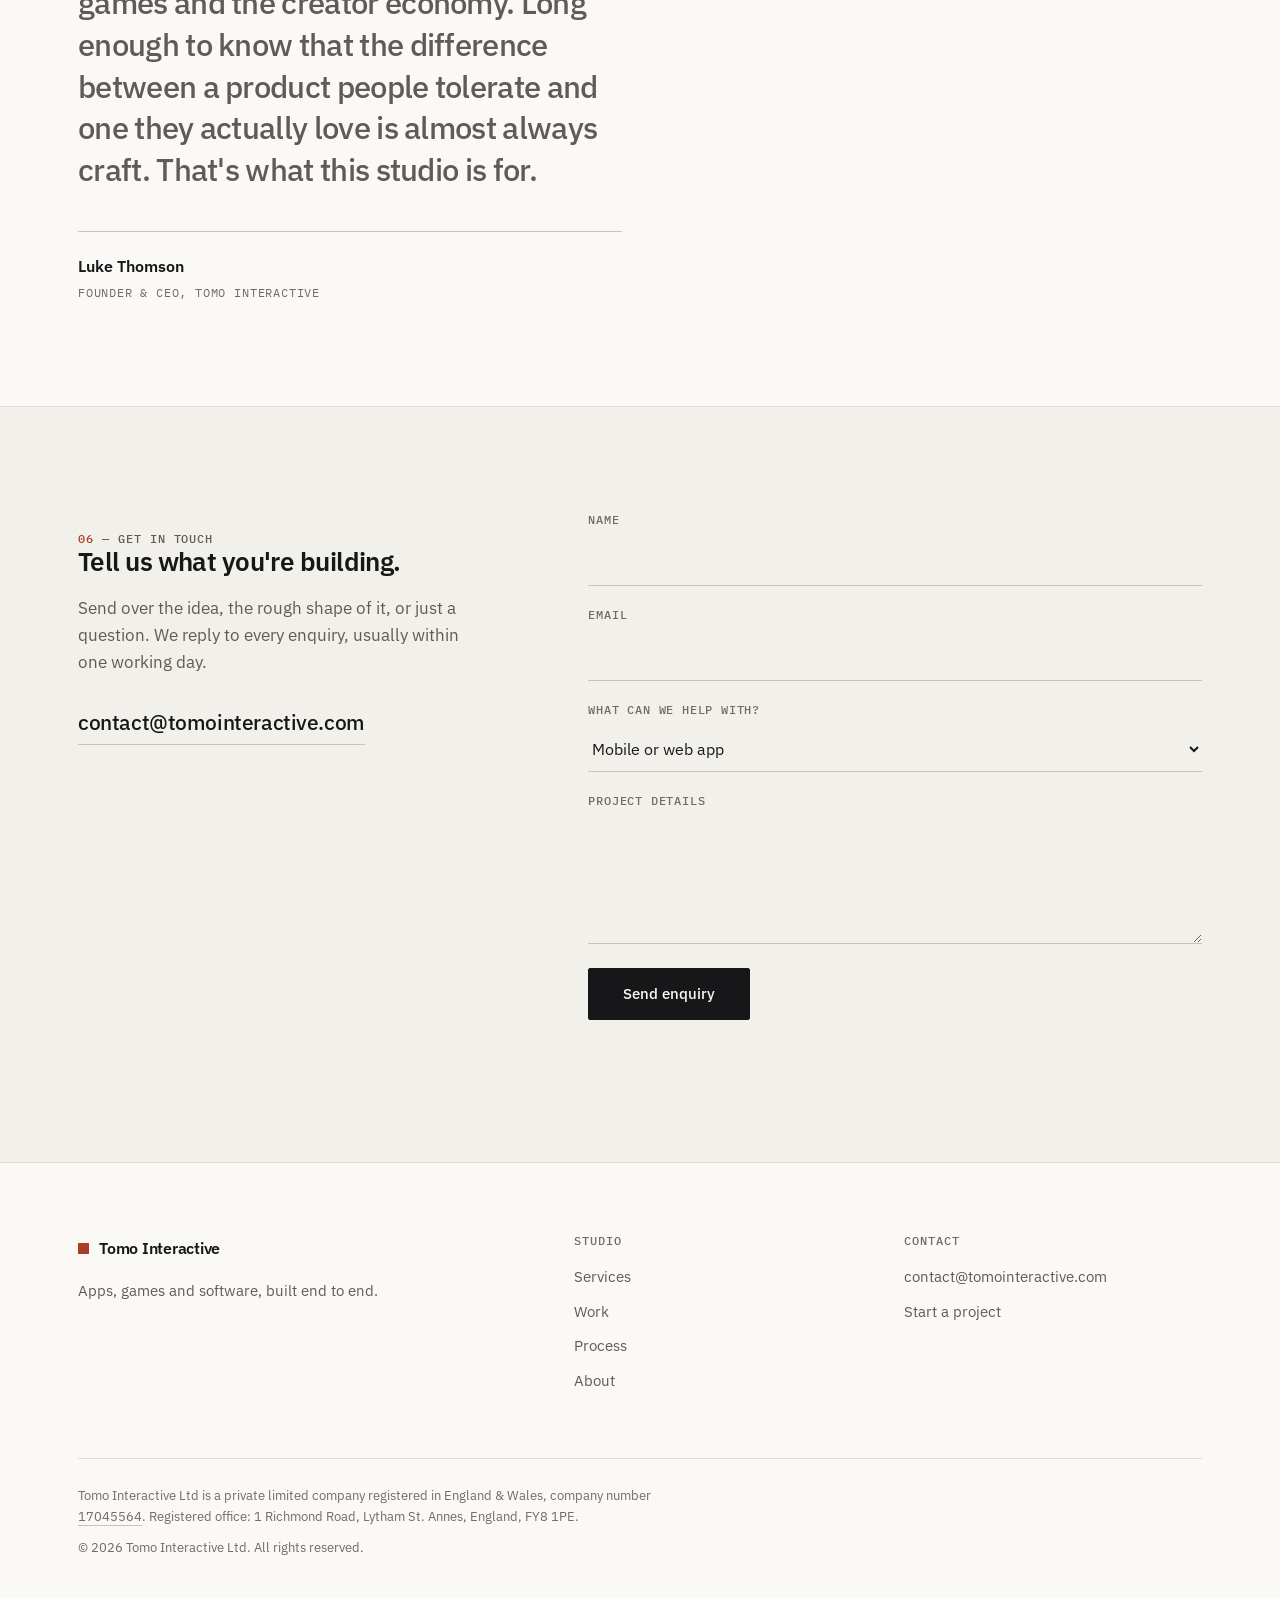
==== commit 50e9c9cf: "Work: drop the tech-stack line from the Measy note" ====
--- a/index.html
+++ b/index.html
@@ -211,8 +211,8 @@
           </div>
 
           <p class="showcase-note">
-            Designed, built and shipped end to end by the studio — Expo &amp; React Native,
-            Supabase, RevenueCat. Charted in the UK Food &amp; Drink top 200 on launch day.
+            Designed, built and shipped end to end by the studio. Charted in the UK
+            Food &amp; Drink top 200 on launch day.
           </p>
         </div>
 
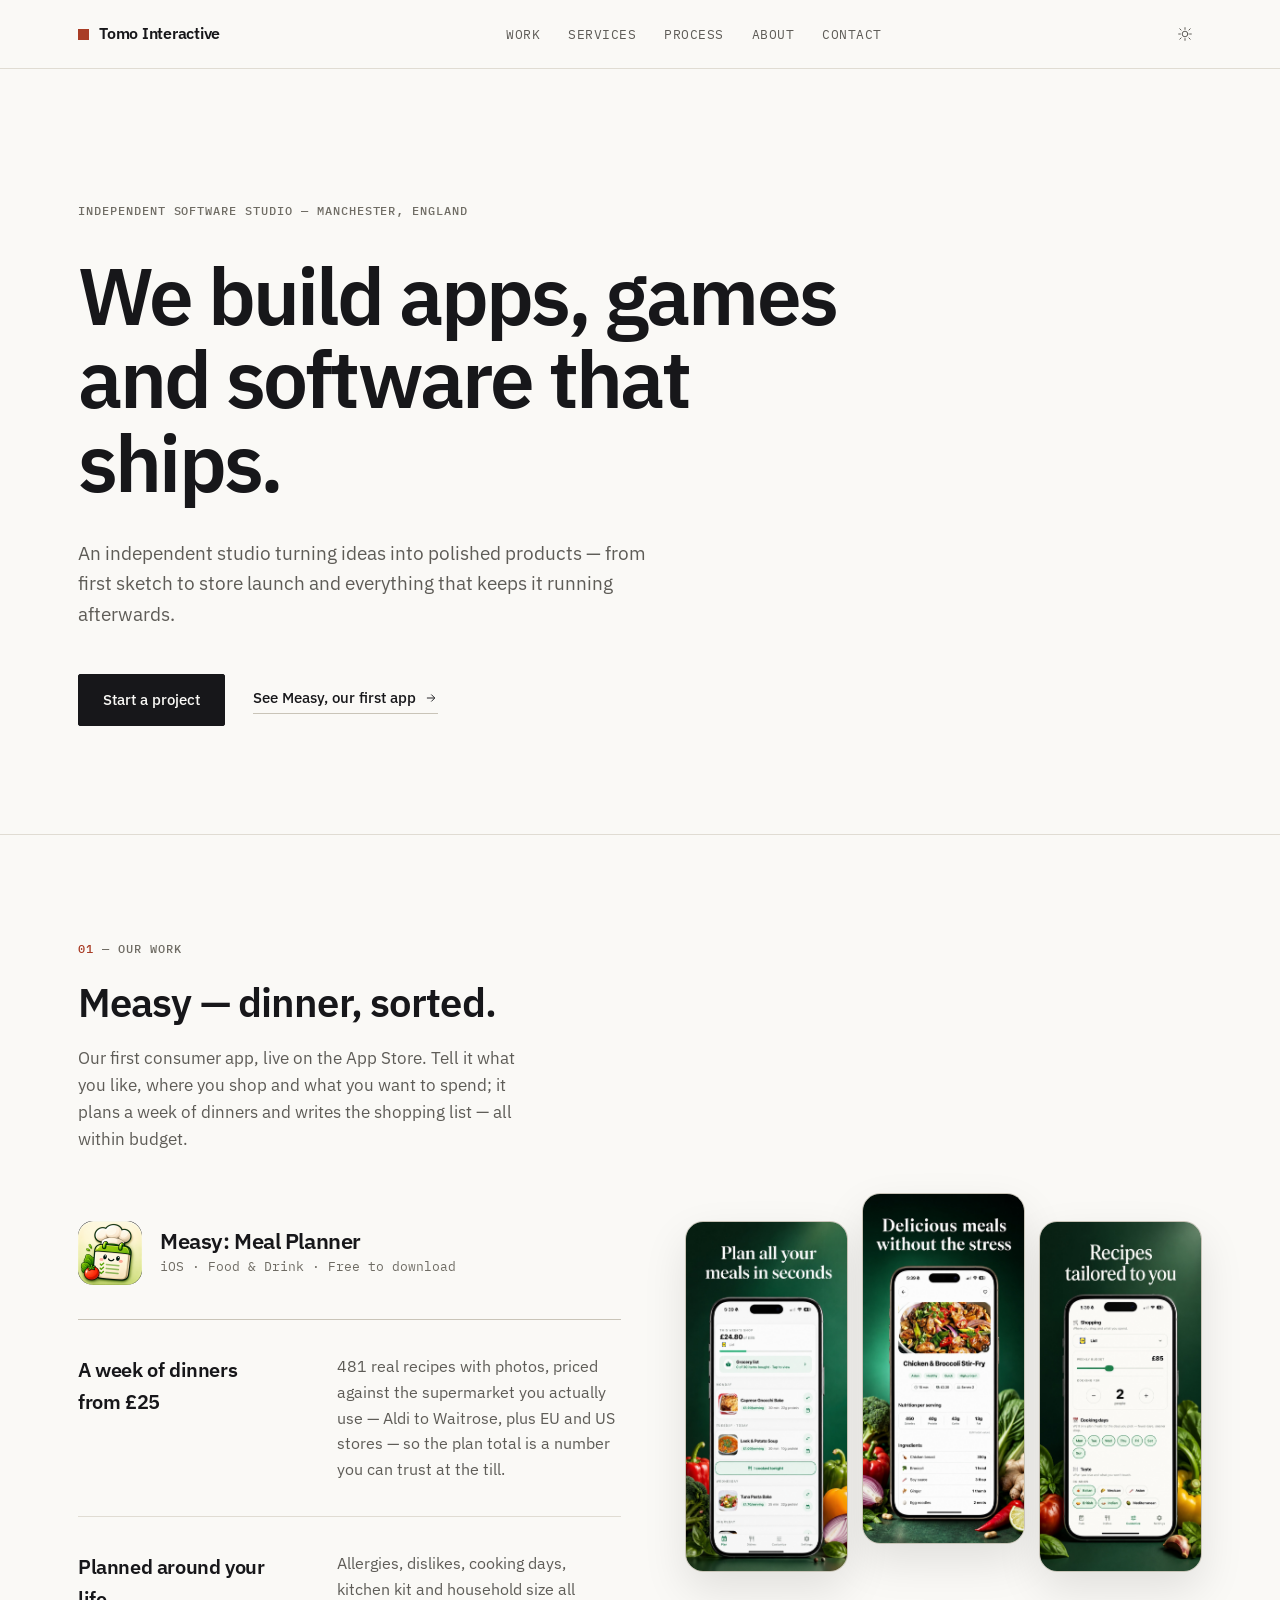
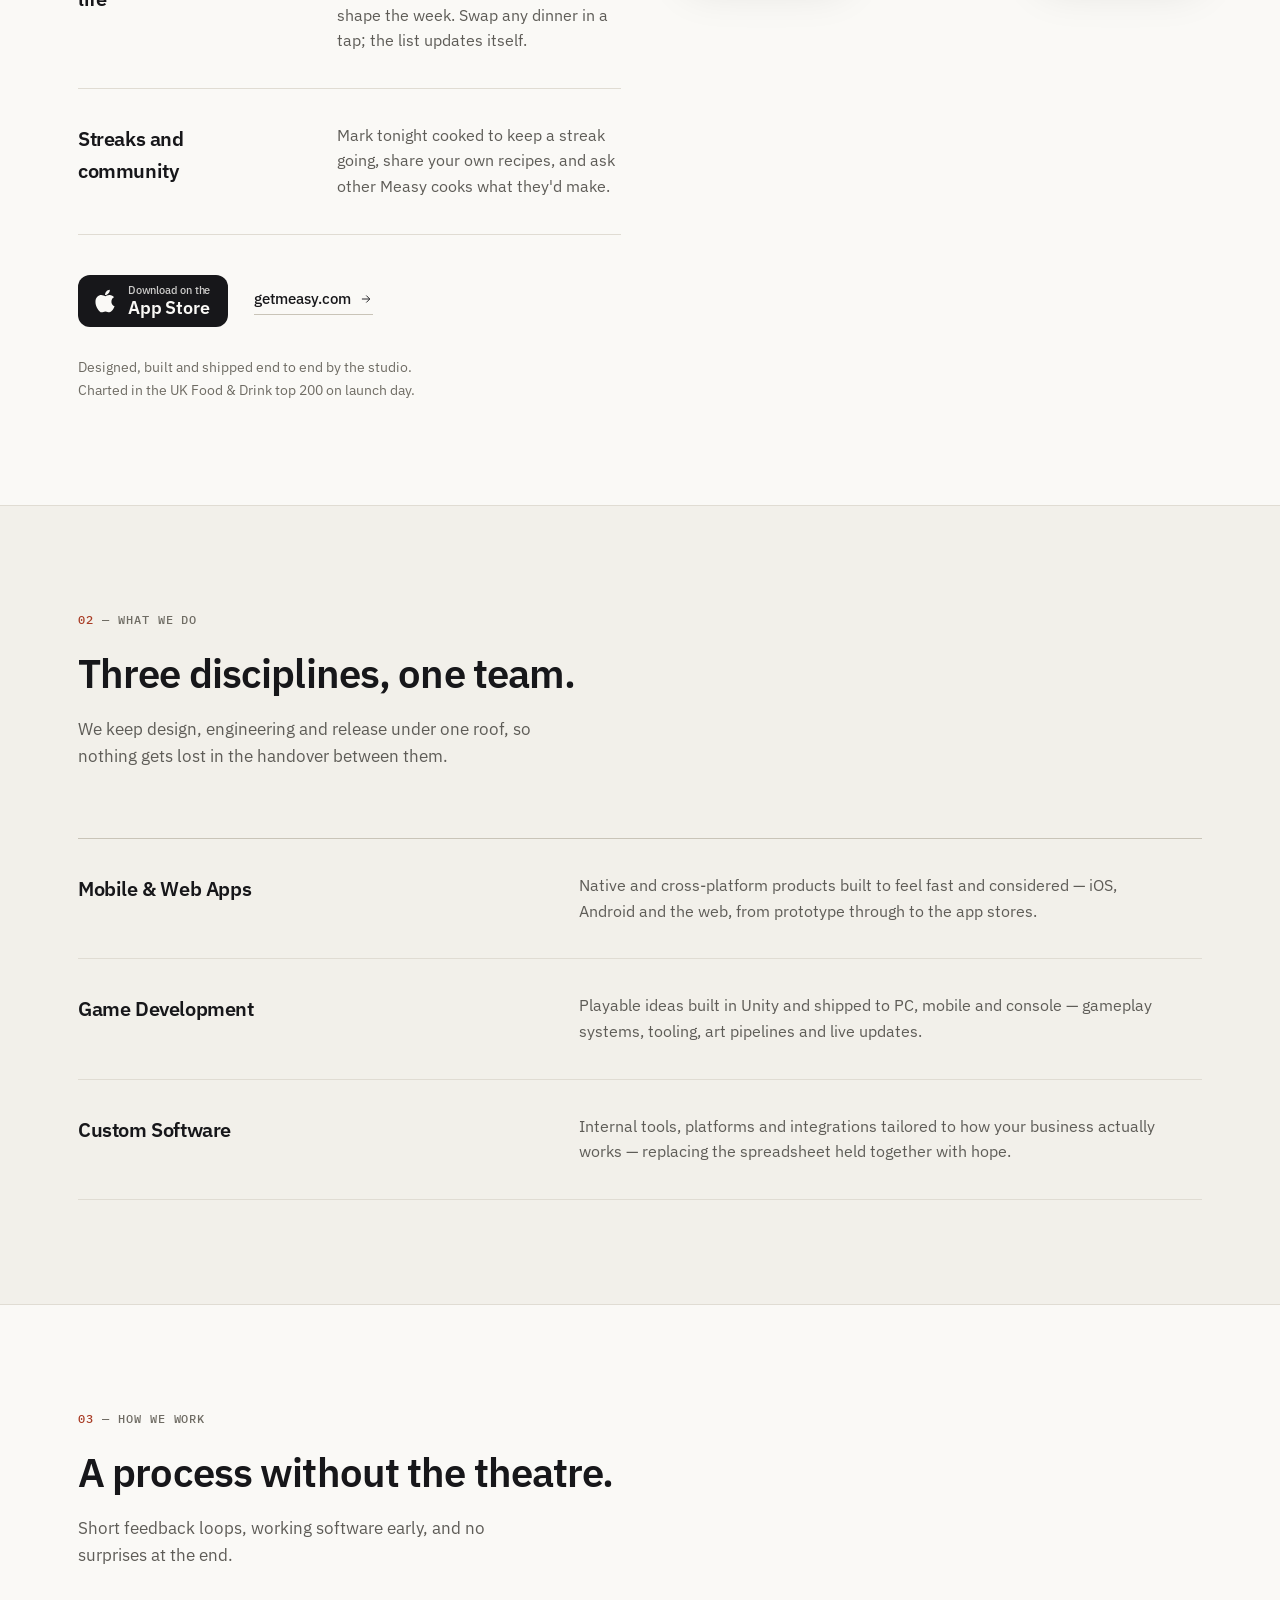
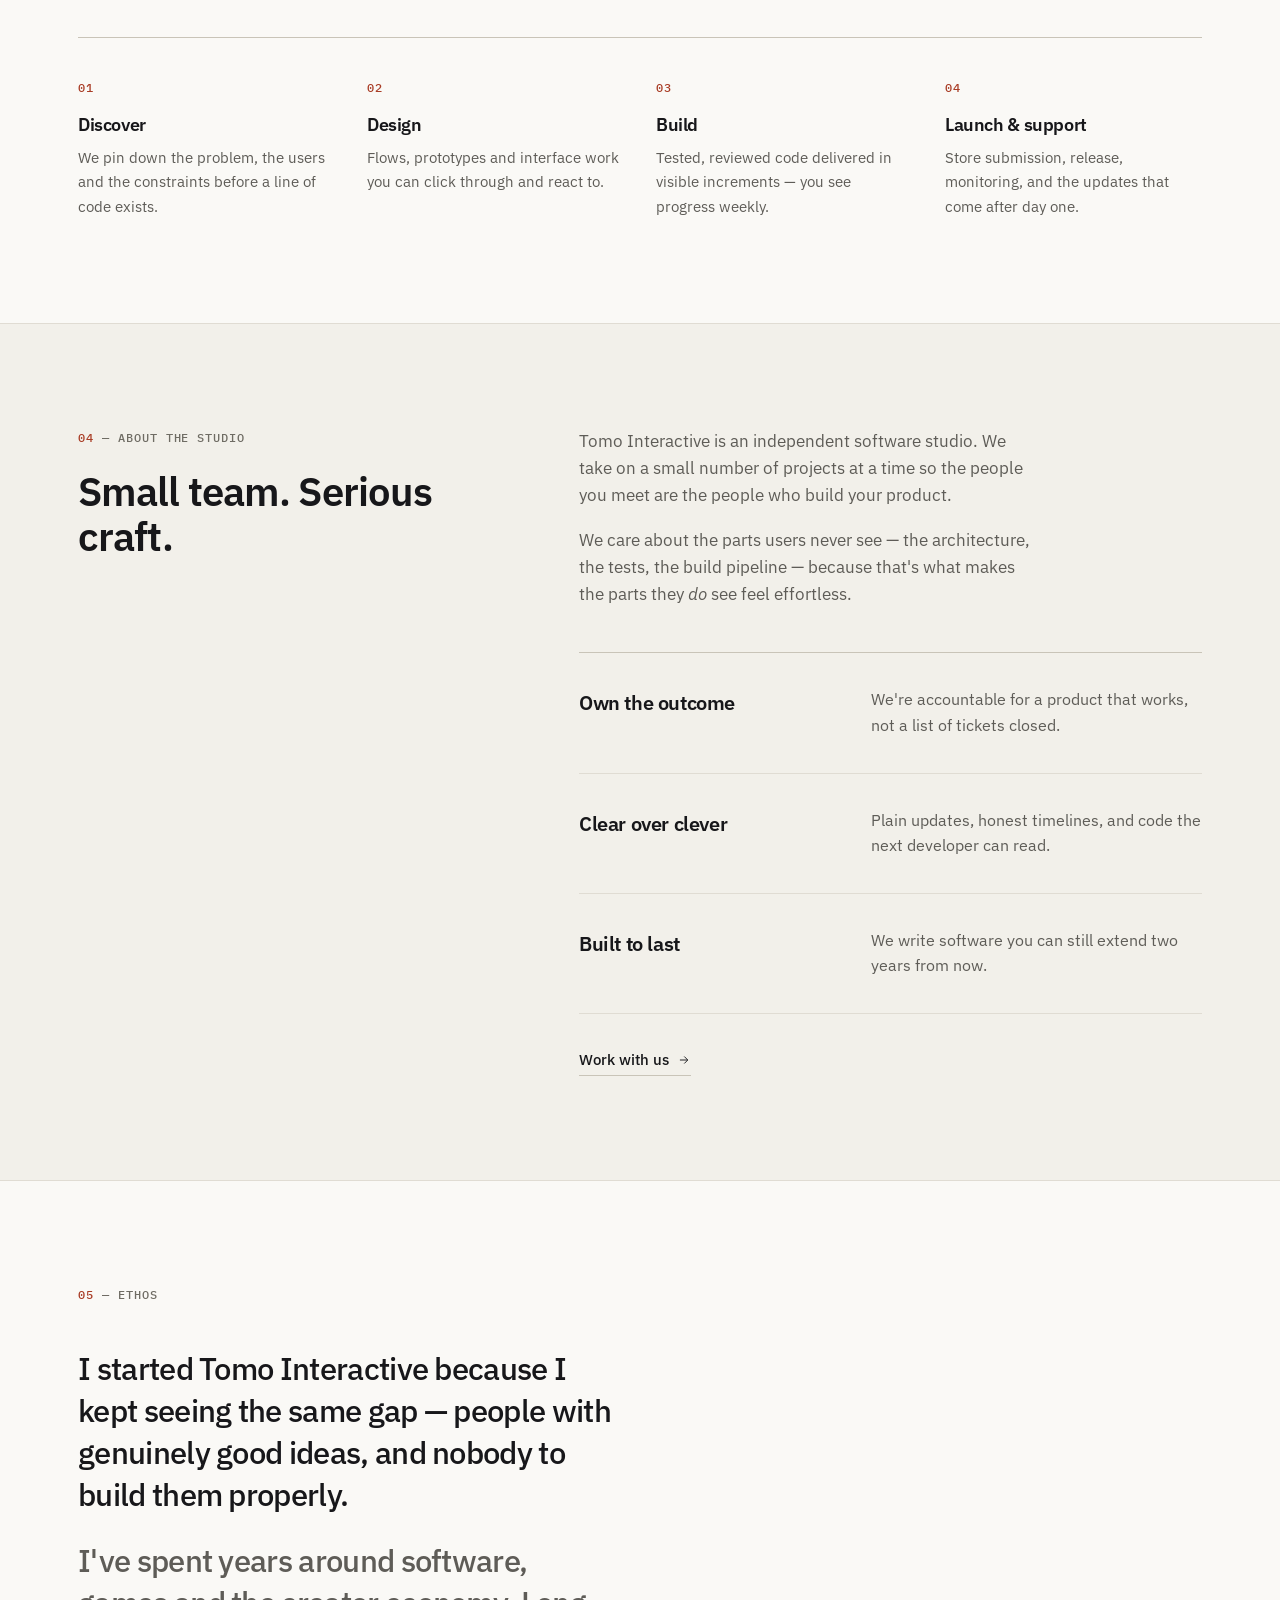
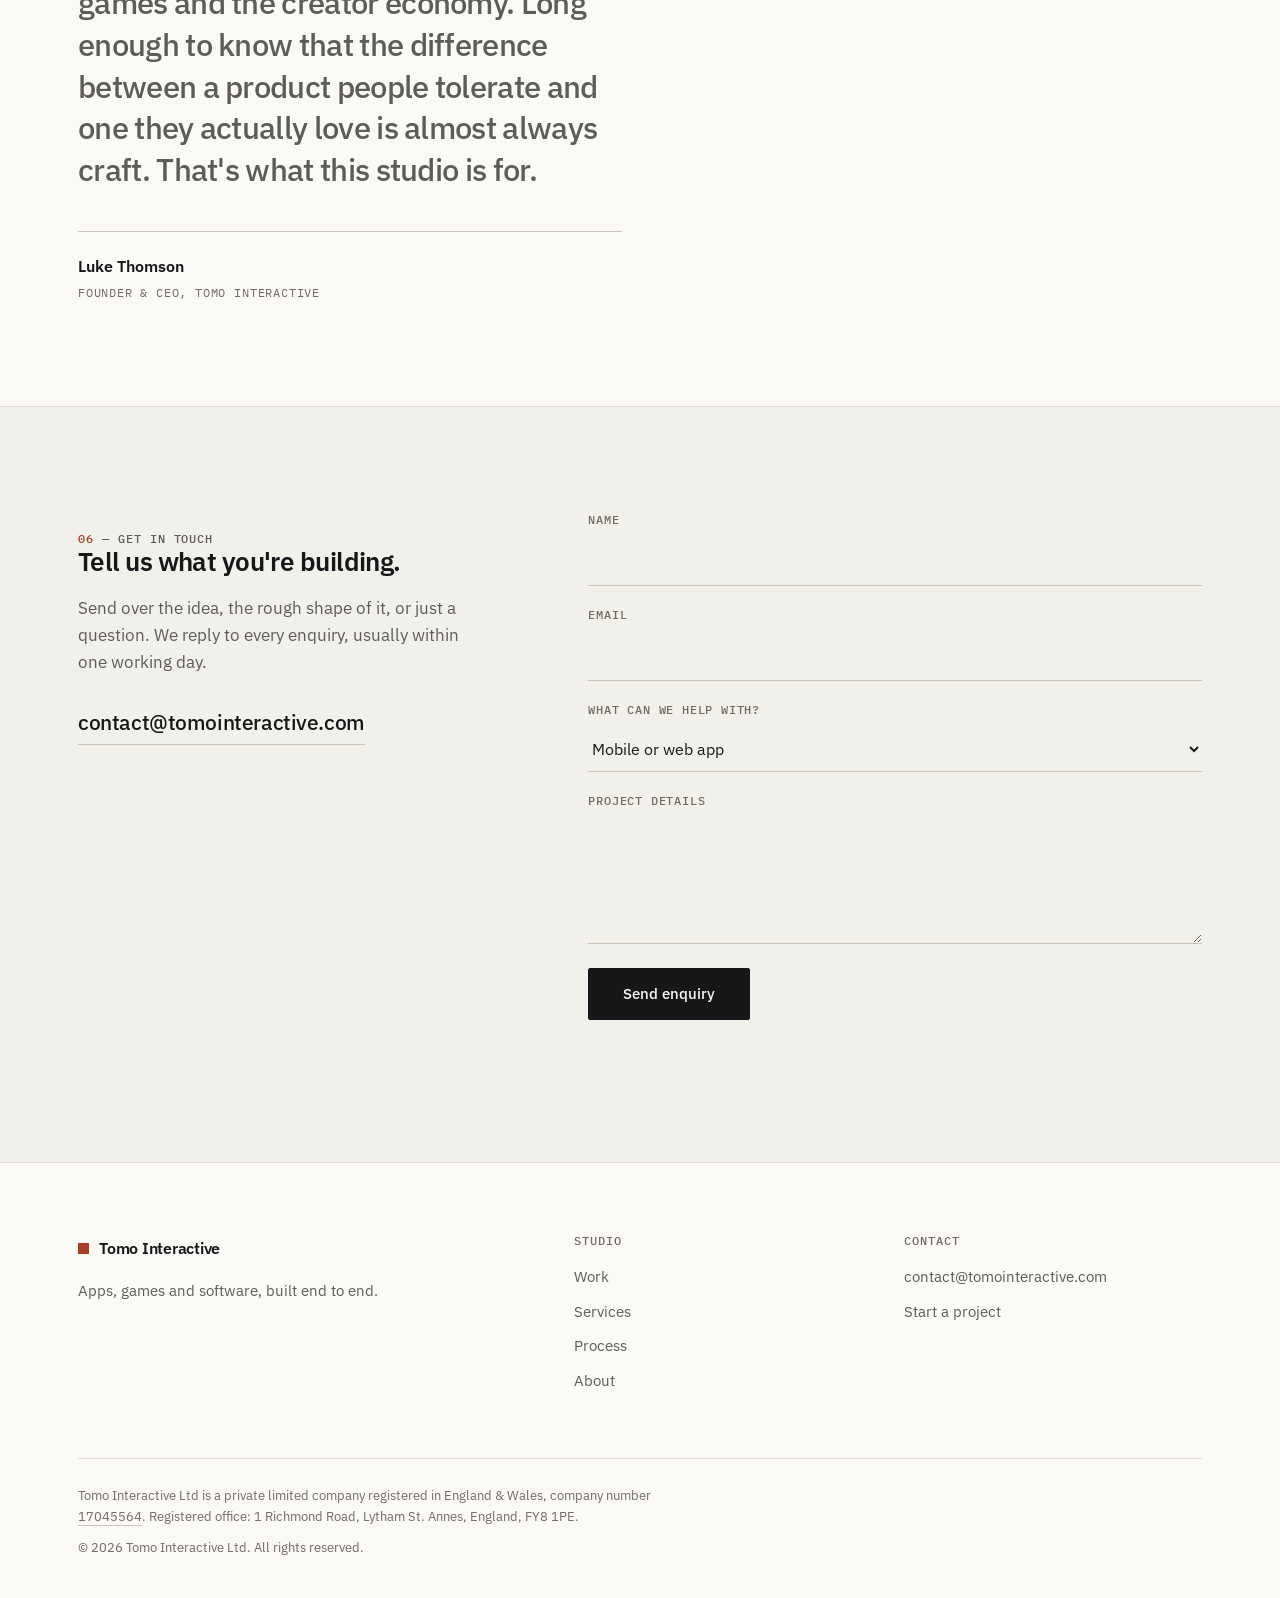
==== commit a596bc07: "Move Work to section 01, Services to 02" ====
--- a/index.html
+++ b/index.html
@@ -72,8 +72,8 @@
     </a>
 
     <nav class="nav" id="nav" aria-label="Main">
+      <a href="#work">Work</a>
       <a href="#services">Services</a>
-      <a href="#work">Work</a>
       <a href="#process">Process</a>
       <a href="#about">About</a>
       <a href="#contact">Contact</a>
@@ -112,49 +112,11 @@
     </div>
   </section>
 
-  <!-- ── Services ─────────────────────────────────────────── -->
-  <section class="band" id="services">
+  <!-- ── Work ─────────────────────────────────────────────── -->
+  <section class="band" id="work">
     <div class="wrap">
       <div class="band-head">
-        <p class="label"><span class="num">01</span> — What we do</p>
-        <h2>Three disciplines, one team.</h2>
-        <p class="lede">
-          We keep design, engineering and release under one roof, so nothing gets lost
-          in the handover between them.
-        </p>
-      </div>
-
-      <dl class="rows">
-        <div class="row">
-          <dt>Mobile &amp; Web Apps</dt>
-          <dd>
-            Native and cross-platform products built to feel fast and considered —
-            iOS, Android and the web, from prototype through to the app stores.
-          </dd>
-        </div>
-        <div class="row">
-          <dt>Game Development</dt>
-          <dd>
-            Playable ideas built in Unity and shipped to PC, mobile and console —
-            gameplay systems, tooling, art pipelines and live updates.
-          </dd>
-        </div>
-        <div class="row">
-          <dt>Custom Software</dt>
-          <dd>
-            Internal tools, platforms and integrations tailored to how your business
-            actually works — replacing the spreadsheet held together with hope.
-          </dd>
-        </div>
-      </dl>
-    </div>
-  </section>
-
-  <!-- ── Work ─────────────────────────────────────────────── -->
-  <section class="band band-tone" id="work">
-    <div class="wrap">
-      <div class="band-head">
-        <p class="label"><span class="num">02</span> — Our work</p>
+        <p class="label"><span class="num">01</span> — Our work</p>
         <h2>Measy — dinner, sorted.</h2>
         <p class="lede">
           Our first consumer app, live on the App Store. Tell it what you like, where you
@@ -225,6 +187,44 @@
     </div>
   </section>
 
+  <!-- ── Services ─────────────────────────────────────────── -->
+  <section class="band band-tone" id="services">
+    <div class="wrap">
+      <div class="band-head">
+        <p class="label"><span class="num">02</span> — What we do</p>
+        <h2>Three disciplines, one team.</h2>
+        <p class="lede">
+          We keep design, engineering and release under one roof, so nothing gets lost
+          in the handover between them.
+        </p>
+      </div>
+
+      <dl class="rows">
+        <div class="row">
+          <dt>Mobile &amp; Web Apps</dt>
+          <dd>
+            Native and cross-platform products built to feel fast and considered —
+            iOS, Android and the web, from prototype through to the app stores.
+          </dd>
+        </div>
+        <div class="row">
+          <dt>Game Development</dt>
+          <dd>
+            Playable ideas built in Unity and shipped to PC, mobile and console —
+            gameplay systems, tooling, art pipelines and live updates.
+          </dd>
+        </div>
+        <div class="row">
+          <dt>Custom Software</dt>
+          <dd>
+            Internal tools, platforms and integrations tailored to how your business
+            actually works — replacing the spreadsheet held together with hope.
+          </dd>
+        </div>
+      </dl>
+    </div>
+  </section>
+
   <!-- ── Process ──────────────────────────────────────────── -->
   <section class="band" id="process">
     <div class="wrap">
@@ -384,8 +384,8 @@
       <nav class="footer-nav" aria-label="Footer">
         <div>
           <h3>Studio</h3>
+          <a href="#work">Work</a>
           <a href="#services">Services</a>
-          <a href="#work">Work</a>
           <a href="#process">Process</a>
           <a href="#about">About</a>
         </div>
